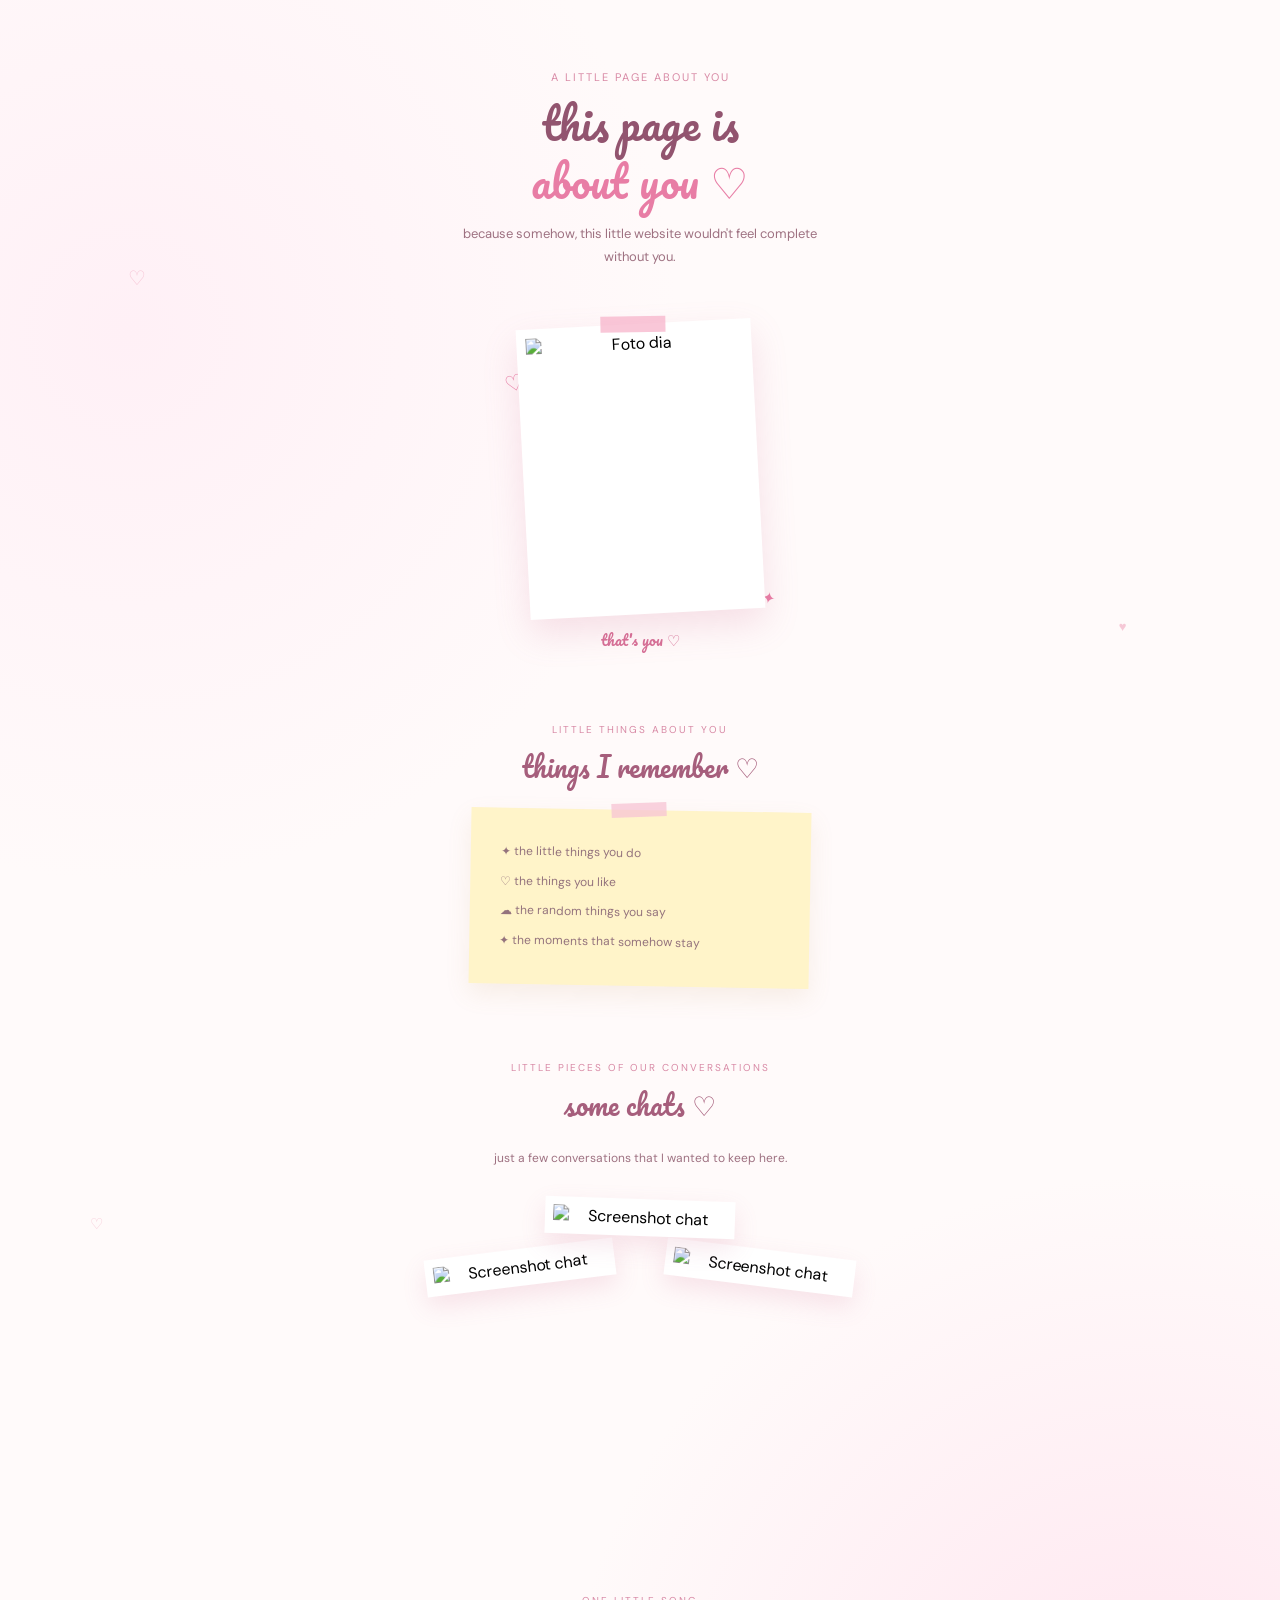
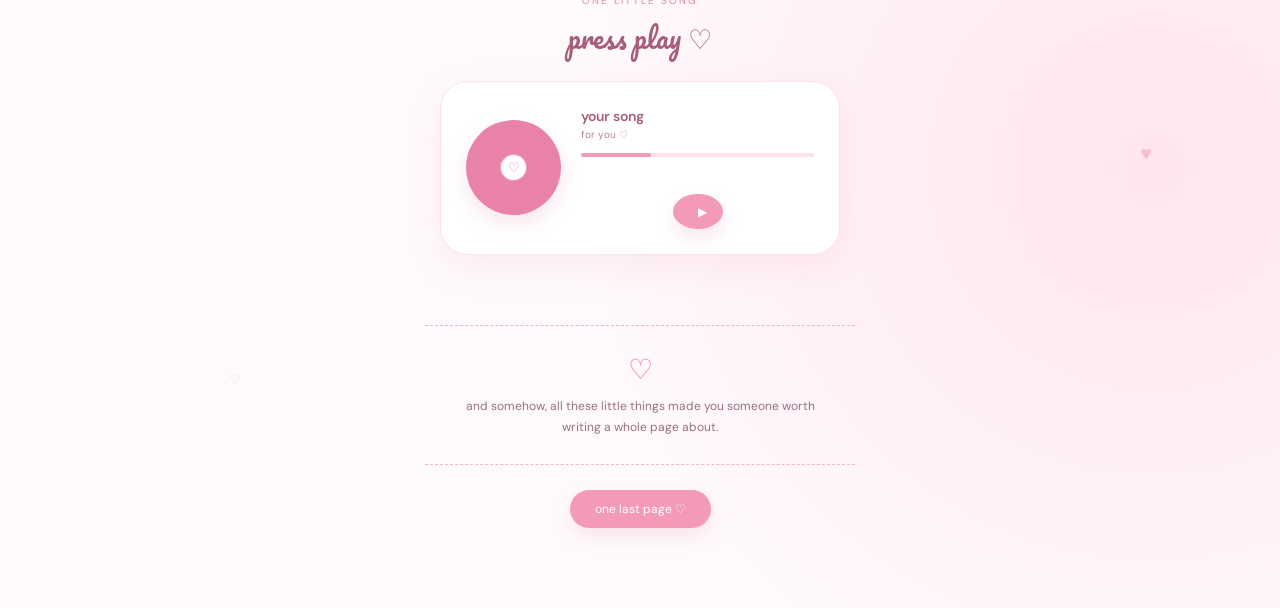
==== about-you.html @ faa38c9d "upload website" ====
<!DOCTYPE html>
<html lang="id">
<head>
    <meta charset="UTF-8">
    <meta name="viewport" content="width=device-width, initial-scale=1.0">

    <title>A Little About You ♡</title>

    <link rel="stylesheet" href="style.css">

    <link rel="preconnect" href="https://fonts.googleapis.com">
    <link rel="preconnect" href="https://fonts.gstatic.com" crossorigin>

    <link href="https://fonts.googleapis.com/css2?family=DM+Sans:wght@400;500;600&family=Pacifico&display=swap" rel="stylesheet">
</head>

<body>

    <main class="about-you-page">

        <!-- FLOATING HEARTS -->

        <span class="about-you-heart ay1">♡</span>
        <span class="about-you-heart ay2">♥</span>
        <span class="about-you-heart ay3">♡</span>
        <span class="about-you-heart ay4">♥</span>
        <span class="about-you-heart ay5">♡</span>


        <section class="about-you-content">

            <!-- OPENING -->

            <p class="about-you-small">
                a little page about you
            </p>

            <h1>
                this page is<br>
                <span>about you ♡</span>
            </h1>

            <p class="about-you-intro">
                because somehow, this little website
                wouldn't feel complete without you.
            </p>


            <!-- MAIN PHOTO -->

            <div class="person-photo-area">

                <div class="photo-deco deco-one">♡</div>
                <div class="photo-deco deco-two">✦</div>

                <div class="person-photo">
                    <img src="images/foto-dia1.jpg" alt="Foto dia">
                    <div class="photo-tape"></div>
                </div>

                <p class="photo-caption">
                    that's you ♡
                </p>

            </div>


            <!-- LITTLE THINGS -->

            <div class="little-section">

                <p class="section-label">
                    little things about you
                </p>

                <h2>
                    things I remember ♡
                </h2>

                <div class="memory-paper">

                    <p>
                        ✦ the little things you do
                    </p>

                    <p>
                        ♡ the things you like
                    </p>

                    <p>
                        ☁ the random things you say
                    </p>

                    <p>
                        ✦ the moments that somehow stay
                    </p>

                </div>

            </div>


            <!-- CHAT SECTION -->

            <div class="chat-section">

                <p class="section-label">
                    little pieces of our conversations
                </p>

                <h2>
                    some chats ♡
                </h2>

                <p class="chat-intro">
                    just a few conversations
                    that I wanted to keep here.
                </p>

                <div class="chat-gallery">

                    <div class="chat-paper chat-one">
                        <img src="images/chat1.jpg" alt="Screenshot chat">
                    </div>

                    <div class="chat-paper chat-two">
                        <img src="images/chat2.jpg" alt="Screenshot chat">
                    </div>

                    <div class="chat-paper chat-three">
                        <img src="images/chat3.jpg" alt="Screenshot chat">
                    </div>

                </div>

            </div>


            <!-- MUSIC -->

            <div class="music-section">

                <p class="section-label">
                    one little song
                </p>

                <h2>
                    press play ♡
                </h2>

                <div class="music-player">

                    <div class="music-disc">
                        <div class="disc-center">♡</div>
                    </div>

                    <div class="music-info">

                        <p class="song-title">
                            your song
                        </p>

                        <p class="song-artist">
                            for you ♡
                        </p>

                        <div class="music-line">
                            <span></span>
                        </div>

                        <div class="music-controls">

                            <button id="playButton">
                                ▶
                            </button>

                        </div>

                    </div>

                </div>

                <audio id="mySong">
                    <source src="music/song.mp3" type="audio/mpeg">
                </audio>

            </div>


            <!-- CLOSING -->

            <div class="about-you-ending">

                <div class="ending-heart">
                    ♡
                </div>

                <p>
                    and somehow, all these little things
                    made you someone worth writing
                    a whole page about.
                </p>

            </div>


            <!-- NEXT -->

            <button class="next-button"
                onclick="window.location.href='final.html'">
                one last page ♡
            </button>

        </section>

    </main>


    <script>

        const playButton =
            document.getElementById("playButton");

        const mySong =
            document.getElementById("mySong");


        playButton.addEventListener("click", function () {

            if (mySong.paused) {

                mySong.play();

                playButton.textContent = "❚❚";

            } else {

                mySong.pause();

                playButton.textContent = "▶";

            }

        });


        mySong.addEventListener("ended", function () {

            playButton.textContent = "▶";

        });

    </script>

</body>
</html>
---- style.css ----
* {
    margin: 0;
    padding: 0;
    box-sizing: border-box;
}

body {
    font-family: "DM Sans", sans-serif;
    overflow-x: hidden;
    overflow-y: auto;
}

/* =========================
   BACKGROUND
========================= */

.opening {
    width: 100%;
    height: 100vh;

    display: flex;
    justify-content: center;
    align-items: center;

    position: relative;
    overflow: hidden;

    background: #fffafa;
}

/* =========================
   KOTAK TENGAH
========================= */

.opening-card {
    width: 350px;
    min-height: 470px;

    display: flex;
    flex-direction: column;
    align-items: center;
    justify-content: center;

    text-align: center;

    position: relative;
    z-index: 5;
}

/* =========================
   SURAT
========================= */

/* =========================
   AMPOP PINK
========================= */

.letter {
    width: 200px;
    height: 140px;
    position: relative;

    background: #fff;
    border-radius: 6px;

    box-shadow:
        0 15px 35px rgba(214, 105, 145, 0.18);

    overflow: hidden;

    animation: floating 3s ease-in-out infinite;
}

/* Lipatan bawah kiri & kanan */

.letter::before {
    content: "";

    position: absolute;
    left: 0;
    bottom: 0;

    width: 0;
    height: 0;

    border-left: 100px solid #fffafa;
    border-top: 70px solid transparent;

    z-index: 2;
}

.letter::after {
    content: "";

    position: absolute;
    right: 0;
    bottom: 0;

    width: 0;
    height: 0;

    border-right: 100px solid #fffafa;
    border-top: 70px solid transparent;

    z-index: 2;
}

/* Lipatan segitiga bagian atas */

.letter-flap {
    position: absolute;

    top: 0;
    left: 0;

    width: 0;
    height: 0;

    border-left: 100px solid transparent;
    border-right: 100px solid transparent;
    border-top: 75px solid #f7b1ca;

    z-index: 4;
}

/* Love di tengah */

.letter-heart {
    position: absolute;

    left: 50%;
    top: 50%;

    transform: translate(-50%, -20%);

    z-index: 6;

    width: 45px;
    height: 45px;

    display: flex;
    justify-content: center;
    align-items: center;

    background: #fff;

    border-radius: 50%;

    color: hsl(338, 100%, 85%);

    font-size: 27px;

    box-shadow:
        0 5px 15px rgba(214, 105, 145, 0.15);
}

/* Animasi kecil */

@keyframes floating {

    0%, 100% {
        transform: translateY(0) rotate(-2deg);
    }

    50% {
        transform: translateY(-8px) rotate(2deg);
    }

}

/* =========================
   FROM & FOR
========================= */

.letter-info {
    margin-top: 25px;

    color: #b98a9b;

    font-size: 12px;

    line-height: 1.8;

    letter-spacing: 0.5px;
}

.letter-info p {
    margin: 2px 0;
}

.letter-info span {
    color: #d96d96;
}

/* =========================
   BUTTON
========================= */

button {
    margin-top: 25px;

    border: none;

    background: #f39abb;

    color: white;

    padding: 10px 25px;

    border-radius: 30px;

    font-family: "DM Sans", sans-serif;

    font-size: 12px;

    cursor: pointer;

    box-shadow:
        0 8px 18px rgba(214, 105, 145, 0.18);

    transition: 0.3s ease;
}

button:hover {
    background: #e982a8;

    transform: translateY(-2px);
}

/* =========================
   LOVE-LOVE KECIL
========================= */

.tiny-heart {
    position: absolute;

    color: #ff82ac;

    font-size: 15px;

    opacity: 0.65;

    z-index: 1;

    animation: heartFloat 4s ease-in-out infinite;
}

.heart-1 {
    top: 15%;
    left: 18%;
}

.heart-2 {
    top: 25%;
    right: 18%;
    font-size: 11px;
    animation-delay: 1s;
}

.heart-3 {
    top: 12%;
    right: 35%;
    font-size: 9px;
    animation-delay: 2s;
}

.heart-4 {
    bottom: 18%;
    left: 20%;
    font-size: 12px;
    animation-delay: 1.5s;
}

.heart-5 {
    bottom: 25%;
    right: 20%;
    font-size: 17px;
    animation-delay: 2.5s;
}

.heart-6 {
    top: 40%;
    left: 10%;
    font-size: 10px;
    animation-delay: 1s;
}

.heart-7 {
    top: 55%;
    right: 10%;
    font-size: 13px;
    animation-delay: 3s;
}

.heart-8 {
    bottom: 12%;
    right: 35%;
    font-size: 9px;
    animation-delay: 2s;
}

.heart-9 {
    bottom: 35%;
    left: 30%;
    font-size: 8px;
    animation-delay: 1.5s;
}

.heart-10 {
    top: 35%;
    right: 30%;
    font-size: 8px;
    animation-delay: 3s;
}

@keyframes heartFloat {

    0%, 100% {
        transform: translateY(0);
    }

    50% {
        transform: translateY(-8px);
    }

}

/* =========================
   HP
========================= */

@media (max-width: 600px) {

    .opening-card {
        width: 100%;
    }

    .letter {
        width: 175px;
        height: 125px;
    }

}
.fade-out {
    animation: fadeOut 0.8s ease forwards;
}

@keyframes fadeOut {
    from {
        opacity: 1;
    }

    to {
        opacity: 0;
        transform: scale(1.03);
    }
}
/* =========================
   ABOUT ME
========================= */

.about-page {
    min-height: 100vh;

    position: relative;
    overflow: hidden;

    display: flex;
    justify-content: center;
    align-items: center;

    background:
        radial-gradient(circle at 10% 20%, #fff0f6 0%, transparent 25%),
        radial-gradient(circle at 90% 80%, #ffe4ef 0%, transparent 30%),
        #fffafa;
}

.about-content {
    width: 90%;
    max-width: 500px;

    text-align: center;

    position: relative;
    z-index: 3;

    animation: aboutAppear 1s ease;
}

@keyframes aboutAppear {

    from {
        opacity: 0;
        transform: translateY(25px);
    }

    to {
        opacity: 1;
        transform: translateY(0);
    }

}

.about-small {
    color: #d889a5;

    font-size: 11px;

    letter-spacing: 2px;

    text-transform: uppercase;

    margin-bottom: 10px;
}

.about-content h1 {
    font-family: "Pacifico", cursive;

    font-size: 42px;

    font-weight: 400;

    color: #92546f;

    margin-bottom: 25px;
}

.about-content h1 span {
    color: #e87da5;
}

/* =========================
   FOTO
========================= */

/* =========================
   3 FOTO SCRAPBOOK
========================= */

.photo-gallery {
    width: 350px;
    height: 270px;

    margin: 0 auto 10px;

    position: relative;
}

/* semua foto */

.photo-frame {
    position: absolute;

    width: 145px;
    height: 175px;

    padding: 8px 8px 25px;

    background: white;

    box-shadow:
        0 10px 25px rgba(205, 108, 145, 0.18);

    transition: 0.3s ease;
}

.photo-frame img {
    width: 100%;
    height: 100%;

    object-fit: cover;

    display: block;
}

/* foto kiri */

.photo-left {
    left: 5px;
    top: 45px;

    transform: rotate(-9deg);

    z-index: 1;
}

/* foto tengah */

.photo-center {
    left: 102px;
    top: 10px;

    transform: rotate(1deg);

    z-index: 3;
}

/* foto kanan */

.photo-right {
    right: 5px;
    top: 45px;

    transform: rotate(8deg);

    z-index: 2;
}

/* efek hover */

.photo-frame:hover {
    transform:
        translateY(-8px)
        rotate(0deg)
        scale(1.03);

    z-index: 10;
}

/* pita */

.photo-tape {
    position: absolute;

    width: 50px;
    height: 14px;

    background: #f7b4cb;

    opacity: 0.75;

    top: -7px;
    left: 47px;

    transform: rotate(-3deg);
}

/* =========================
   NAMA
========================= */

.about-content h2 {
    font-family: "Pacifico", cursive;

    font-size: 25px;

    font-weight: 400;

    color: #d96f98;

    margin-bottom: 10px;
}

.about-text {
    color: #9e7181;

    font-size: 14px;

    line-height: 1.8;

    margin-bottom: 22px;
}

/* =========================
   BUTTON
========================= */

.next-button {
    border: none;

    background: #f39abb;

    color: white;

    padding: 11px 25px;

    border-radius: 30px;

    font-family: "DM Sans", sans-serif;

    font-size: 12px;

    cursor: pointer;

    transition: 0.3s ease;

    box-shadow:
        0 8px 18px rgba(214, 105, 145, 0.15);
}

.next-button:hover {
    background: #e982a8;

    transform: translateY(-2px);
}

/* =========================
   LOVE
========================= */

.about-heart {
    position: absolute;

    color: #f2a0bb;

    opacity: 0.6;

    z-index: 1;

    animation: aboutHeartFloat 4s ease-in-out infinite;
}

.h1 {
    top: 15%;
    left: 15%;
    font-size: 18px;
}

.h2 {
    top: 25%;
    right: 15%;
    font-size: 12px;
    animation-delay: 1s;
}

.h3 {
    bottom: 20%;
    left: 18%;
    font-size: 13px;
    animation-delay: 2s;
}

.h4 {
    bottom: 15%;
    right: 18%;
    font-size: 20px;
    animation-delay: 1.5s;
}

.h5 {
    top: 50%;
    right: 8%;
    font-size: 10px;
    animation-delay: 3s;
}

@keyframes aboutHeartFloat {

    0%, 100% {
        transform: translateY(0);
    }

    50% {
        transform: translateY(-10px);
    }

}
.about-content h2 {
    font-family: "Pacifico", cursive;
    font-size: 25px;
    font-weight: 400;
    color: #d96f98;

    margin-top: 5px;
    margin-bottom: 8px;
}

.about-text {
    color: #9e7181;

    font-size: 13px;
    line-height: 1.7;

    margin-bottom: 18px;
}

.next-button {
    border: none;

    background: #f39abb;
    color: white;

    padding: 11px 25px;

    border-radius: 30px;

    font-family: "DM Sans", sans-serif;
    font-size: 12px;

    cursor: pointer;

    transition: 0.3s ease;

    box-shadow:
        0 8px 18px rgba(214, 105, 145, 0.15);
}

.next-button:hover {
    background: #e982a8;
    transform: translateY(-2px);
}
/* =========================
   THANK YOU PAGE
========================= */

.thankyou-page {
    min-height: 100vh;

    padding: 70px 20px;

    position: relative;
    overflow-x: hidden;

    background:
        radial-gradient(
            circle at 10% 10%,
            #fff0f6 0%,
            transparent 25%
        ),
        radial-gradient(
            circle at 90% 90%,
            #ffe5ef 0%,
            transparent 30%
        ),
        #fffafa;
}


.thankyou-content {

    width: 90%;
    max-width: 600px;

    margin: auto;

    text-align: center;

    position: relative;
    z-index: 3;

    animation: thankAppear 1s ease;

}


@keyframes thankAppear {

    from {
        opacity: 0;
        transform: translateY(25px);
    }

    to {
        opacity: 1;
        transform: translateY(0);
    }

}


/* =========================
   JUDUL
========================= */

.thank-small {

    color: #d889a5;

    font-size: 11px;

    letter-spacing: 2px;

    text-transform: uppercase;

    margin-bottom: 10px;

}


.thankyou-content h1 {

    font-family: "Pacifico", cursive;

    font-size: 42px;

    line-height: 1.3;

    font-weight: 400;

    color: #92546f;

    margin-bottom: 35px;

}


.thankyou-content h1 span {

    color: #e87da5;

}


/* =========================
   KARTU
========================= */



/* =========================
   THANK YOU CARDS
========================= */

/* =========================
   THANK YOU CARDS
========================= */


/* =========================
   THANK YOU CARDS
========================= */

.thank-cards {
    width: 100%;
    max-width: 900px;
    margin: 0 auto;

    display: grid;
    grid-template-columns: repeat(3, 1fr);

    gap: 18px;
}


/* KOTAK */

.thank-card {
    min-height: 210px;

    background: rgba(255, 255, 255, 0.94);

    border: 1px solid #ffe1eb;
    border-radius: 22px;

    padding: 25px 18px;

    display: flex;
    flex-direction: column;
    align-items: center;
    justify-content: center;

    box-shadow:
        0 10px 30px rgba(214, 105, 145, 0.10);

    transition: 0.35s ease;
}


/* Hover */

.thank-card:hover {
    transform: translateY(-7px) rotate(-1deg);

    box-shadow:
        0 15px 35px rgba(214, 105, 145, 0.17);
}


/* HEART */

.card-heart {
    color: #e87da5;

    font-size: 26px;

    margin-bottom: 10px;

    transition: 0.3s ease;
}


.thank-card:hover .card-heart {
    transform: scale(1.2);
}


/* JUDUL */

.thank-card h2 {
    color: #a65e7c;

    font-size: 15px;

    line-height: 1.5;

    font-weight: 600;

    margin-bottom: 17px;

    text-align: center;
}


/* READ MORE */

.read-button {
    border: none;

    background: #fff0f6;

    color: #d66f96;

    padding: 8px 16px;

    border-radius: 20px;

    font-family: "DM Sans", sans-serif;

    font-size: 11px;

    cursor: pointer;

    transition: 0.3s ease;
}


.read-button:hover {
    background: #f39abb;

    color: white;

    transform: translateY(-2px);
}


/* DETAIL */

.card-detail {
    max-height: 0;

    overflow: hidden;

    opacity: 0;

    transition:
        max-height 0.5s ease,
        opacity 0.3s ease,
        margin-top 0.3s ease;
}


.card-detail p {
    color: #9e7181;

    font-size: 12px;

    line-height: 1.7;

    margin: 0;
}


/* SAAT DIBUKA */

.thank-card.active {
    justify-content: flex-start;
}


.thank-card.active .card-detail {
    max-height: 180px;

    opacity: 1;

    margin-top: 15px;
}


/* NEXT BUTTON */

.thankyou-content .next-button {
    margin-top: 35px;
}

/* =========================
   LOVE DEKORASI
========================= */

.thank-heart {

    position: absolute;

    color: #f2a0bb;

    opacity: 0.6;

    z-index: 1;

    animation: thankHeartFloat 4s ease-in-out infinite;

}


.th1 {
    top: 10%;
    left: 10%;
    font-size: 18px;
}


.th2 {
    top: 20%;
    right: 12%;
    font-size: 12px;
    animation-delay: 1s;
}


.th3 {
    top: 55%;
    left: 7%;
    font-size: 13px;
    animation-delay: 2s;
}


.th4 {
    bottom: 15%;
    right: 10%;
    font-size: 20px;
    animation-delay: 1.5s;
}


.th5 {
    bottom: 25%;
    left: 18%;
    font-size: 10px;
    animation-delay: 3s;
}


@keyframes thankHeartFloat {

    0%, 100% {
        transform: translateY(0);
    }

    50% {
        transform: translateY(-10px);
    }

}
@media (max-width: 700px) {

    .thank-cards {
        flex-direction: column;
        align-items: center;
    }

    .thank-card {
        width: 85%;
        min-height: 200px;
    }

}
/* =========================
   LETTER POP UP
========================= */

.letter-overlay {
    position: fixed;

    inset: 0;

    background: rgba(255, 220, 232, 0.55);

    backdrop-filter: blur(5px);

    display: flex;

    align-items: center;
    justify-content: center;

    padding: 20px;

    opacity: 0;

    visibility: hidden;

    transition: 0.3s ease;

    z-index: 100;
}


/* SAAT TERBUKA */

.letter-overlay.show {
    opacity: 1;

    visibility: visible;
}


/* KOTAK BESAR */

.big-letter {
    position: relative;

    width: 90%;
    max-width: 550px;

    background: #fffdfd;

    border: 1px solid #ffdce8;

    border-radius: 28px;

    padding: 45px 45px 40px;

    text-align: center;

    box-shadow:
        0 25px 70px rgba(188, 88, 125, 0.20);

    transform: translateY(20px) scale(0.95);

    transition: 0.35s ease;
}


/* ANIMASI BUKA */

.letter-overlay.show .big-letter {
    transform: translateY(0) scale(1);
}


/* HEART BESAR */

.big-letter-heart {
    color: #e87da5;

    font-size: 32px;

    margin-bottom: 10px;

    animation: letterHeart 1.5s ease-in-out infinite;
}


@keyframes letterHeart {

    0%, 100% {
        transform: scale(1);
    }

    50% {
        transform: scale(1.12);
    }

}


/* JUDUL SURAT */

.big-letter h2 {
    font-family: "Pacifico", cursive;

    color: #a65e7c;

    font-size: 27px;

    font-weight: 400;

    line-height: 1.4;

    margin-bottom: 15px;
}


/* GARIS */

.letter-line {
    width: 45px;

    height: 2px;

    background: #f5b2c9;

    margin: 0 auto 20px;

    border-radius: 10px;
}


/* ISI SURAT */

.big-letter p {
    color: #987080;

    font-size: 13px;

    line-height: 1.9;

    max-width: 430px;

    margin: 0 auto 25px;
}


/* TOMBOL CLOSE */

.close-button {
    border: none;

    background: #f39abb;

    color: white;

    padding: 10px 23px;

    border-radius: 25px;

    font-family: "DM Sans", sans-serif;

    font-size: 11px;

    cursor: pointer;

    transition: 0.3s ease;
}


.close-button:hover {
    background: #e982a8;

    transform: translateY(-2px);
}


/* X DI POJOK */

.close-letter {
    position: absolute;

    top: 15px;
    right: 18px;

    width: 30px;
    height: 30px;

    border: none;

    background: #fff0f6;

    color: #d66f96;

    border-radius: 50%;

    font-size: 20px;

    line-height: 30px;

    cursor: pointer;

    transition: 0.3s ease;
}


.close-letter:hover {
    background: #f8c1d5;

    color: white;

    transform: rotate(90deg);
}
@media (max-width: 700px) {

    .thank-cards {
        grid-template-columns: repeat(2, 1fr);

        gap: 12px;
    }

    .thank-card {
        min-height: 190px;

        padding: 20px 12px;
    }

    .thank-card h2 {
        font-size: 13px;
    }

    .big-letter {
        padding: 40px 25px 30px;
    }

    .big-letter h2 {
        font-size: 23px;
    }

}
/* =========================
   MEMORIES PAGE
========================= */

.memories-page {
    min-height: 100vh;

    padding: 80px 20px;

    position: relative;

    overflow-x: hidden;

    background:
        radial-gradient(
            circle at 10% 10%,
            #fff0f6 0%,
            transparent 25%
        ),
        radial-gradient(
            circle at 90% 80%,
            #ffe5ef 0%,
            transparent 30%
        ),
        #fffafa;
}


.memories-content {
    width: 90%;
    max-width: 900px;

    margin: auto;

    text-align: center;

    position: relative;

    z-index: 3;

    animation: memoryAppear 1s ease;
}


@keyframes memoryAppear {

    from {
        opacity: 0;
        transform: translateY(25px);
    }

    to {
        opacity: 1;
        transform: translateY(0);
    }

}


/* JUDUL KECIL */

.memory-small {
    color: #d889a5;

    font-size: 11px;

    letter-spacing: 2px;

    text-transform: uppercase;

    margin-bottom: 10px;
}


/* JUDUL */

.memories-content h1 {
    font-family: "Pacifico", cursive;

    font-size: 42px;

    line-height: 1.3;

    font-weight: 400;

    color: #92546f;

    margin-bottom: 15px;
}


.memories-content h1 span {
    color: #e87da5;
}


/* INTRO */

.memory-intro {
    color: #9e7181;

    font-size: 13px;

    line-height: 1.7;

    max-width: 400px;

    margin: 0 auto 45px;
}


/* =========================
   FOTO GRID
========================= */

.memory-grid {
    width: 100%;

    display: grid;

    grid-template-columns:
        repeat(3, 1fr);

    gap: 30px;

    align-items: start;

    margin-bottom: 40px;
}


/* FOTO */

.memory-photo {
    background: white;

    padding: 10px 10px 20px;

    box-shadow:
        0 12px 30px rgba(
            205,
            108,
            145,
            0.15
        );

    transition: 0.35s ease;
}


/* UKURAN FOTO */

.memory-photo img {
    width: 100%;

    aspect-ratio: 1 / 1.1;

    object-fit: cover;

    display: block;
}


/* POSISI MIRING */

.photo-one {
    transform: rotate(-5deg);
}

.photo-two {
    transform: rotate(2deg);

    margin-top: 20px;
}

.photo-three {
    transform: rotate(5deg);
}


/* HOVER */

.memory-photo:hover {
    transform:
        translateY(-10px)
        rotate(0deg)
        scale(1.03);

    z-index: 5;
}


/* CAPTION */

.memory-caption {
    padding-top: 12px;
}


.memory-caption span {
    color: #e87da5;

    font-size: 15px;
}


.memory-caption p {
    margin: 5px 0 0;

    color: #a56f82;

    font-size: 11px;
}


/* =========================
   HEARTS
========================= */

.memory-heart {
    position: absolute;

    color: #f2a0bb;

    opacity: 0.6;

    z-index: 1;

    animation:
        memoryHeartFloat
        4s ease-in-out infinite;
}


.mh1 {
    top: 12%;
    left: 8%;
    font-size: 20px;
}


.mh2 {
    top: 25%;
    right: 10%;
    font-size: 13px;
    animation-delay: 1s;
}


.mh3 {
    bottom: 25%;
    left: 7%;
    font-size: 14px;
    animation-delay: 2s;
}


.mh4 {
    bottom: 12%;
    right: 8%;
    font-size: 20px;
    animation-delay: 1.5s;
}


.mh5 {
    top: 55%;
    right: 4%;
    font-size: 10px;
    animation-delay: 3s;
}


@keyframes memoryHeartFloat {

    0%, 100% {
        transform: translateY(0);
    }

    50% {
        transform: translateY(-10px);
    }

}
/* =========================
   SUPPORT / LITTLE REMINDER
========================= */

.support-page {
    min-height: 100vh;

    padding: 75px 20px;

    position: relative;

    overflow-x: hidden;

    background:
        radial-gradient(
            circle at 10% 15%,
            #fff0f6 0%,
            transparent 25%
        ),
        radial-gradient(
            circle at 90% 85%,
            #ffe5ef 0%,
            transparent 30%
        ),
        #fffafa;
}


.support-content {
    width: 90%;
    max-width: 800px;

    margin: auto;

    text-align: center;

    position: relative;

    z-index: 3;

    animation: supportAppear 1s ease;
}


@keyframes supportAppear {

    from {
        opacity: 0;
        transform: translateY(25px);
    }

    to {
        opacity: 1;
        transform: translateY(0);
    }

}


/* JUDUL KECIL */

.support-small {
    color: #d889a5;

    font-size: 11px;

    letter-spacing: 2px;

    text-transform: uppercase;

    margin-bottom: 10px;
}


/* JUDUL */

.support-content h1 {
    font-family: "Pacifico", cursive;

    font-size: 40px;

    line-height: 1.3;

    font-weight: 400;

    color: #92546f;

    margin-bottom: 12px;
}


.support-content h1 span {
    color: #e87da5;
}


.support-intro {
    color: #9e7181;

    font-size: 13px;

    line-height: 1.7;

    margin-bottom: 35px;
}


/* =========================
   POCKET AREA
========================= */

.pocket-area {
    width: 500px;

    max-width: 100%;

    height: 390px;

    margin: 0 auto 25px;

    position: relative;
}


/* POCKET */

.pocket {
    position: absolute;

    width: 260px;

    height: 190px;

    left: 50%;

    bottom: 15px;

    transform: translateX(-50%);

    background: #f7b3c9;

    border-radius:
        15px
        15px
        35px
        35px;

    box-shadow:
        0 15px 35px
        rgba(205, 108, 145, 0.18);

    z-index: 2;
}


/* bagian atas pocket */

.pocket-top {
    position: absolute;

    top: 0;

    left: 0;

    width: 100%;

    height: 65px;

    background: #f39abb;

    border-radius:
        15px
        15px
        50% 50%;

    color: white;

    font-size: 11px;

    padding-top: 15px;

    letter-spacing: 1px;
}


.pocket-heart {
    position: absolute;

    top: 78px;

    left: 50%;

    transform: translateX(-50%);

    color: white;

    font-size: 30px;
}


.pocket p {
    position: absolute;

    bottom: 20px;

    left: 0;

    width: 100%;

    color: #fff5f8;

    font-size: 11px;
}


/* =========================
   STICKY NOTES
========================= */

.note {
    position: absolute;

    width: 145px;

    min-height: 115px;

    padding: 17px 12px;

    border: none;

    font-family: "DM Sans", sans-serif;

    font-size: 11px;

    line-height: 1.5;

    color: #8f6372;

    cursor: pointer;

    box-shadow:
        0 10px 25px
        rgba(180, 100, 130, 0.14);

    transition: 0.3s ease;

    z-index: 3;
}


.note span {
    display: block;

    color: #e87da5;

    font-size: 18px;

    margin-bottom: 6px;
}


/* NOTE 1 */

.note-one {
    left: 15px;

    top: 65px;

    background: #ffe8f0;

    transform: rotate(-8deg);
}


/* NOTE 2 */

.note-two {
    right: 15px;

    top: 45px;

    background: #fff1c9;

    transform: rotate(7deg);
}


/* NOTE 3 */

.note-three {
    left: 65px;

    top: 190px;

    background: #eaf5ff;

    transform: rotate(5deg);

    z-index: 4;
}


/* NOTE 4 */

.note-four {
    right: 65px;

    top: 180px;

    background: #fce5f1;

    transform: rotate(-5deg);

    z-index: 4;
}


/* HOVER */

.note:hover {
    transform:
        translateY(-12px)
        rotate(0deg)
        scale(1.05);

    z-index: 10;

    box-shadow:
        0 18px 30px
        rgba(180, 100, 130, 0.18);
}


/* =========================
   TINY REMINDER
========================= */

.tiny-reminder {
    margin: 20px auto 30px;

    padding: 20px;

    max-width: 400px;

    border: 1px dashed #f2b3c8;

    border-radius: 18px;

    background: rgba(255,255,255,0.65);
}


.tiny-reminder span {
    color: #d66f96;

    font-size: 11px;

    letter-spacing: 1px;
}


.tiny-reminder p {
    color: #987080;

    font-family: "Pacifico", cursive;

    font-size: 18px;

    line-height: 1.6;

    margin-top: 8px;
}


/* =========================
   HAPPINESS MINI GAME
========================= */

.happiness-box {
    width: 320px;
    min-height: 170px;

    margin: 25px auto 35px;

    padding: 25px 20px;

    background: rgba(255, 255, 255, 0.75);

    border: 1px solid #ffe1eb;

    border-radius: 24px;

    box-shadow:
        0 10px 30px
        rgba(214, 105, 145, 0.08);

    position: relative;

    overflow: hidden;
}


/* ICON */

.happiness-icon {
    color: #e87da5;

    font-size: 25px;

    margin-bottom: 7px;

    animation:
        happinessFloat
        2s ease-in-out infinite;
}


@keyframes happinessFloat {

    0%, 100% {
        transform: translateY(0);
    }

    50% {
        transform: translateY(-4px);
    }

}


/* QUESTION */

.happiness-question {
    animation: happinessAppear 0.5s ease;
}


.question-title {
    color: #a65e7c;

    font-family: "Pacifico", cursive;

    font-size: 19px;

    margin: 0 0 4px;
}


.question-subtitle {
    color: #b08493;

    font-size: 10px;

    margin: 0 0 15px;
}


/* BUTTONS */

.happiness-buttons {
    display: flex;

    justify-content: center;

    gap: 10px;
}


.happiness-buttons button,
.happiness-sad button {
    border: none;

    padding: 8px 15px;

    border-radius: 20px;

    font-family: "DM Sans", sans-serif;

    font-size: 10px;

    cursor: pointer;

    transition: 0.3s ease;
}


.happiness-buttons button:first-child {
    background: #f39abb;

    color: white;
}


.happiness-buttons button:first-child:hover {
    background: #e982a8;

    transform: translateY(-2px);
}


.happiness-buttons button:last-child {
    background: #fff0f6;

    color: #c27691;
}


.happiness-buttons button:last-child:hover {
    background: #ffe1eb;

    transform: translateY(-2px);
}


/* =========================
   LOADING
========================= */

.happiness-loading {
    display: none;

    animation: happinessAppear 0.4s ease;
}


.happiness-loading p {
    color: #a65e7c;

    font-family: "Pacifico", cursive;

    font-size: 17px;

    margin: 0 0 12px;
}


.loading-bar {
    width: 100%;

    height: 9px;

    background: #ffe1eb;

    border-radius: 20px;

    overflow: hidden;
}


.loading-fill {
    width: 0%;

    height: 100%;

    background: #f39abb;

    border-radius: 20px;

    transition: width 0.08s linear;
}


.happiness-loading span {
    display: block;

    color: #d66f96;

    font-size: 10px;

    margin-top: 7px;
}


/* =========================
   RESULT
========================= */

.happiness-result {
    display: none;

    animation: happinessAppear 0.5s ease;
}


.result-title {
    color: #a65e7c;

    font-family: "Pacifico", cursive;

    font-size: 18px;

    margin-bottom: 6px;
}


.happiness-result p {
    color: #987080;

    font-size: 11px;

    line-height: 1.7;

    margin: 0;
}


/* =========================
   NO RESULT
========================= */

.happiness-sad {
    display: none;

    animation: happinessAppear 0.5s ease;
}


.happiness-sad p {
    color: #987080;

    font-size: 11px;

    line-height: 1.7;

    margin: 0 0 12px;
}


.happiness-sad button {
    background: #fff0f6;

    color: #d66f96;
}


.happiness-sad button:hover {
    background: #f39abb;

    color: white;
}


/* ANIMATION */

@keyframes happinessAppear {

    from {
        opacity: 0;

        transform: translateY(8px);
    }

    to {
        opacity: 1;

        transform: translateY(0);
    }

}


/* =========================
   FLOATING HEARTS
========================= */

.support-heart {
    position: absolute;

    color: #f2a0bb;

    opacity: 0.6;

    animation:
        supportFloat
        4s ease-in-out infinite;
}


.sh1 {
    top: 12%;
    left: 8%;
    font-size: 19px;
}


.sh2 {
    top: 25%;
    right: 9%;
    font-size: 13px;
    animation-delay: 1s;
}


.sh3 {
    bottom: 20%;
    left: 10%;
    font-size: 14px;
    animation-delay: 2s;
}


.sh4 {
    bottom: 12%;
    right: 10%;
    font-size: 20px;
    animation-delay: 1.5s;
}


.sh5 {
    top: 55%;
    right: 4%;
    font-size: 10px;
    animation-delay: 3s;
}


@keyframes supportFloat {

    0%, 100% {
        transform: translateY(0);
    }

    50% {
        transform: translateY(-10px);
    }

}


/* =========================
   NOTE POPUP
========================= */

.note-overlay {
    position: fixed;

    inset: 0;

    background: rgba(255, 220, 232, 0.55);

    backdrop-filter: blur(5px);

    display: flex;

    align-items: center;

    justify-content: center;

    padding: 20px;

    opacity: 0;

    visibility: hidden;

    transition: 0.3s ease;

    z-index: 100;
}


.note-overlay.show {
    opacity: 1;

    visibility: visible;
}


.opened-note {
    position: relative;

    width: 90%;

    max-width: 470px;

    background: #fffdfd;

    border-radius: 25px;

    padding: 40px 35px;

    text-align: center;

    box-shadow:
        0 25px 70px
        rgba(188, 88, 125, 0.20);

    transform:
        scale(0.9)
        rotate(-2deg);

    transition: 0.35s ease;
}


.note-overlay.show .opened-note {
    transform:
        scale(1)
        rotate(0deg);
}


.opened-note-icon {
    color: #e87da5;

    font-size: 30px;

    margin-bottom: 10px;
}


.opened-note h2 {
    font-family: "Pacifico", cursive;

    font-weight: 400;

    color: #a65e7c;

    font-size: 24px;

    line-height: 1.5;
}


.note-line {
    width: 45px;

    height: 2px;

    background: #f5b2c9;

    margin: 15px auto 20px;
}


.opened-note p {
    color: #987080;

    font-size: 13px;

    line-height: 1.9;

    margin-bottom: 25px;
}


.note-done {
    border: none;

    background: #f39abb;

    color: white;

    padding: 10px 22px;

    border-radius: 25px;

    font-family: "DM Sans", sans-serif;

    font-size: 11px;

    cursor: pointer;

    transition: 0.3s ease;
}


.note-done:hover {
    background: #e982a8;

    transform: translateY(-2px);
}


.note-close {
    position: absolute;

    top: 13px;

    right: 15px;

    width: 30px;

    height: 30px;

    border: none;

    border-radius: 50%;

    background: #fff0f6;

    color: #d66f96;

    font-size: 19px;

    cursor: pointer;
}
@media (max-width: 600px) {

    .support-content h1 {
        font-size: 32px;
    }

    .pocket-area {
        height: 500px;
    }

    .pocket {
        width: 220px;
        height: 170px;

        bottom: 30px;
    }

    .note {
        width: 125px;
        min-height: 105px;

        font-size: 10px;
    }

    .note-one {
        left: 0;
        top: 65px;
    }

    .note-two {
        right: 0;
        top: 45px;
    }

    .note-three {
        left: 15px;
        top: 230px;
    }

    .note-four {
        right: 15px;
        top: 220px;
    }

    .opened-note {
        padding: 35px 25px;
    }

}
/* =================================
   ABOUT YOU PAGE
================================= */

.about-you-page {
    min-height: 100vh;
    padding: 70px 20px 80px;

    position: relative;

    overflow: hidden;

    background:
        radial-gradient(
            circle at 10% 15%,
            #fff0f6 0%,
            transparent 25%
        ),
        radial-gradient(
            circle at 90% 80%,
            #ffe5ef 0%,
            transparent 28%
        ),
        #fffafa;
}


.about-you-content {
    width: 100%;
    max-width: 700px;

    margin: auto;

    text-align: center;

    position: relative;

    z-index: 2;

    animation: aboutYouAppear 1s ease;
}


@keyframes aboutYouAppear {

    from {
        opacity: 0;
        transform: translateY(25px);
    }

    to {
        opacity: 1;
        transform: translateY(0);
    }

}


/* HEARTS */

.about-you-heart {
    position: absolute;

    color: #f0a0ba;

    opacity: 0.55;

    animation:
        aboutYouFloat
        4s ease-in-out infinite;
}


.ay1 {
    top: 12%;
    left: 10%;
    font-size: 20px;
}


.ay2 {
    top: 28%;
    right: 12%;
    font-size: 13px;
    animation-delay: 1s;
}


.ay3 {
    top: 55%;
    left: 7%;
    font-size: 15px;
    animation-delay: 2s;
}


.ay4 {
    bottom: 20%;
    right: 10%;
    font-size: 20px;
    animation-delay: 1.5s;
}


.ay5 {
    bottom: 10%;
    left: 18%;
    font-size: 12px;
    animation-delay: 3s;
}


@keyframes aboutYouFloat {

    0%, 100% {
        transform: translateY(0);
    }

    50% {
        transform: translateY(-10px);
    }

}


/* TITLE */

.about-you-small {
    color: #d889a5;

    font-size: 11px;

    letter-spacing: 2px;

    text-transform: uppercase;

    margin-bottom: 10px;
}


.about-you-content h1 {
    font-family: "Pacifico", cursive;

    font-size: 43px;

    font-weight: 400;

    line-height: 1.35;

    color: #92546f;

    margin-bottom: 12px;
}


.about-you-content h1 span {
    color: #e87da5;
}


.about-you-intro {
    color: #9e7181;

    font-size: 13px;

    line-height: 1.8;

    max-width: 400px;

    margin: auto;
}


/* MAIN PHOTO */

.person-photo-area {
    margin: 55px auto 70px;

    position: relative;

    width: 270px;
}


.person-photo {
    width: 235px;
    height: 290px;

    padding: 9px 9px 32px;

    background: white;

    box-shadow:
        0 15px 35px
        rgba(205, 108, 145, 0.18);

    transform: rotate(-3deg);

    margin: auto;

    position: relative;

    transition: 0.4s ease;
}


.person-photo:hover {
    transform:
        rotate(0deg)
        translateY(-8px)
        scale(1.02);
}


.person-photo img {
    width: 100%;
    height: 100%;

    object-fit: cover;

    display: block;
}


.person-photo .photo-tape {
    position: absolute;

    width: 65px;
    height: 16px;

    background: #f7b4cb;

    opacity: 0.75;

    top: -8px;
    left: 85px;

    transform: rotate(2deg);
}


.photo-caption {
    font-family: "Pacifico", cursive;

    color: #d66f96;

    font-size: 15px;

    margin-top: 12px;
}


.photo-deco {
    position: absolute;

    color: #e87da5;

    font-size: 22px;
}


.deco-one {
    left: 0;
    top: 45px;
    transform: rotate(-15deg);
}


.deco-two {
    right: 0;
    bottom: 45px;
    transform: rotate(12deg);

    font-size: 16px;
}


/* SECTION */

.section-label {
    color: #d889a5;

    font-size: 10px;

    letter-spacing: 2px;

    text-transform: uppercase;

    margin-bottom: 7px;
}


.little-section h2,
.chat-section h2,
.music-section h2 {
    font-family: "Pacifico", cursive;

    font-weight: 400;

    color: #a65e7c;

    font-size: 27px;

    margin-bottom: 20px;
}


/* MEMORY PAPER */

.memory-paper {
    width: 340px;

    margin: 0 auto 75px;

    padding: 25px 30px;

    background: #fff4c9;

    box-shadow:
        0 10px 25px
        rgba(190, 150, 90, 0.12);

    transform: rotate(1deg);

    text-align: left;

    position: relative;
}


.memory-paper::before {
    content: "";

    position: absolute;

    width: 55px;
    height: 14px;

    background: #f7c4d4;

    opacity: 0.75;

    top: -7px;
    left: 140px;

    transform: rotate(-3deg);
}


.memory-paper p {
    color: #94737d;

    font-size: 12px;

    line-height: 1.8;

    margin: 8px 0;
}


/* CHAT */

.chat-section {
    margin-top: 20px;
}


.chat-intro {
    color: #9e7181;

    font-size: 12px;

    line-height: 1.7;

    margin-bottom: 30px;
}


.chat-gallery {
    width: 430px;

    height: 360px;

    margin: auto;

    position: relative;
}


.chat-paper {
    position: absolute;

    width: 190px;

    padding: 8px;

    background: white;

    box-shadow:
        0 10px 25px
        rgba(205, 108, 145, 0.16);

    transition: 0.35s ease;
}


.chat-paper img {
    width: 100%;

    display: block;
}


.chat-one {
    left: 0;
    top: 50px;

    transform: rotate(-7deg);

    z-index: 1;
}


.chat-two {
    left: 120px;
    top: 0;

    transform: rotate(2deg);

    z-index: 3;
}


.chat-three {
    right: 0;
    top: 50px;

    transform: rotate(7deg);

    z-index: 2;
}


.chat-paper:hover {
    transform:
        translateY(-10px)
        rotate(0deg)
        scale(1.04);

    z-index: 10;
}


/* MUSIC */

.music-section {
    margin-top: 35px;

    margin-bottom: 70px;
}


.music-player {
    width: 400px;

    margin: auto;

    padding: 25px;

    background: white;

    border: 1px solid #ffe1eb;

    border-radius: 28px;

    box-shadow:
        0 12px 35px
        rgba(214, 105, 145, 0.10);

    display: flex;

    align-items: center;

    gap: 20px;

    text-align: left;
}


/* DISC */

.music-disc {
    width: 95px;
    height: 95px;

    flex-shrink: 0;

    border-radius: 50%;

    background:
        radial-gradient(
            circle,
            #fff0f6 0 13%,
            #f39abb 14% 20%,
            #e982a8 21% 100%
        );

    box-shadow:
        0 8px 20px
        rgba(214, 105, 145, 0.18);

    display: flex;

    justify-content: center;

    align-items: center;
}


.disc-center {
    width: 25px;
    height: 25px;

    border-radius: 50%;

    background: white;

    color: #e87da5;

    display: flex;

    justify-content: center;

    align-items: center;

    font-size: 13px;
}


.music-info {
    flex: 1;
}


.song-title {
    color: #a65e7c;

    font-size: 14px;

    font-weight: 600;

    margin: 0 0 3px;
}


.song-artist {
    color: #b08493;

    font-size: 10px;

    margin: 0 0 12px;
}


.music-line {
    width: 100%;
    height: 4px;

    background: #ffe1eb;

    border-radius: 10px;

    margin-bottom: 12px;
}


.music-line span {
    display: block;

    width: 30%;

    height: 100%;

    background: #f39abb;

    border-radius: 10px;
}


.music-controls {
    display: flex;

    justify-content: center;
}


.music-controls button {
    width: 35px;
    height: 35px;

    border: none;

    border-radius: 50%;

    background: #f39abb;

    color: white;

    cursor: pointer;

    transition: 0.3s ease;
}


.music-controls button:hover {
    background: #e982a8;

    transform: scale(1.08);
}


/* ENDING */

.about-you-ending {
    width: 430px;

    max-width: 90%;

    margin: auto;

    padding: 25px;

    border-top: 1px dashed #f3b3c8;

    border-bottom: 1px dashed #f3b3c8;
}


.ending-heart {
    color: #e87da5;

    font-size: 28px;

    margin-bottom: 8px;
}


.about-you-ending p {
    color: #987080;

    font-size: 12px;

    line-height: 1.8;
}


/* MOBILE */

@media (max-width: 600px) {

    .about-you-content h1 {
        font-size: 34px;
    }


    .memory-paper {
        width: 85%;
    }


    .chat-gallery {
        width: 330px;
        height: 300px;
    }


    .chat-paper {
        width: 145px;
    }


    .chat-two {
        left: 93px;
    }


    .music-player {
        width: 90%;

        padding: 18px;
    }


    .music-disc {
        width: 75px;
        height: 75px;
    }

}
/* =====================================
   FINAL PAGE
===================================== */

.final-page {
    min-height: 100vh;

    position: relative;

    overflow: hidden;

    background:
        radial-gradient(
            circle at 15% 20%,
            #fff0f6 0%,
            transparent 25%
        ),
        radial-gradient(
            circle at 85% 80%,
            #ffe4ef 0%,
            transparent 30%
        ),
        #fffafa;

    display: flex;

    justify-content: center;

    align-items: center;

    padding: 40px 20px;

    box-sizing: border-box;
}


/* FLOATING HEARTS */

.final-heart {
    position: absolute;

    color: #f0a0ba;

    opacity: 0.55;

    animation:
        finalFloat
        4s ease-in-out infinite;
}

.fh1 {
    top: 15%;
    left: 12%;
    font-size: 18px;
}

.fh2 {
    top: 28%;
    right: 14%;
    font-size: 13px;
    animation-delay: 1s;
}

.fh3 {
    bottom: 20%;
    left: 10%;
    font-size: 15px;
    animation-delay: 2s;
}

.fh4 {
    bottom: 15%;
    right: 12%;
    font-size: 13px;
    animation-delay: 1.5s;
}

.fh5 {
    top: 55%;
    right: 7%;
    font-size: 10px;
    animation-delay: 3s;
}


@keyframes finalFloat {

    0%, 100% {
        transform: translateY(0);
    }

    50% {
        transform: translateY(-12px);
    }

}


/* =========================
   OPENING
========================= */

.final-opening {

    text-align: center;

    position: relative;

    z-index: 5;

    transition:
        opacity 0.8s ease,
        transform 0.8s ease;
}


.final-opening.hide {

    opacity: 0;

    transform: scale(0.9);

    pointer-events: none;

}


.final-small {

    color: #d889a5;

    font-size: 11px;

    letter-spacing: 2px;

    text-transform: uppercase;

    margin-bottom: 8px;
}


.final-opening h1 {

    font-family: "Pacifico", cursive;

    font-size: 42px;

    line-height: 1.35;

    font-weight: 400;

    color: #92546f;

    margin-bottom: 25px;
}


.final-opening h1 span {

    color: #e87da5;

}


/* =========================
   ENVELOPE
========================= */

.envelope-area {

    height: 190px;

    display: flex;

    justify-content: center;

    align-items: center;
}


.final-envelope {

    width: 220px;

    height: 145px;

    position: relative;

    cursor: pointer;

    animation:
        envelopeFloat
        3s ease-in-out infinite;

    transition: transform 0.5s ease;
}


@keyframes envelopeFloat {

    0%, 100% {
        transform: translateY(0);
    }

    50% {
        transform: translateY(-8px);
    }

}


.envelope-back {

    position: absolute;

    inset: 0;

    background: #f6a1bd;

    border-radius: 8px;

    box-shadow:
        0 15px 30px
        rgba(205, 108, 145, 0.20);
}


.envelope-front {

    position: absolute;

    bottom: 0;

    left: 0;

    width: 0;
    height: 0;

    border-left: 110px solid transparent;
    border-right: 110px solid transparent;

    border-bottom: 75px solid #ef91b0;

    z-index: 3;
}


.envelope-flap {

    position: absolute;

    top: 0;

    left: 0;

    width: 0;
    height: 0;

    border-left: 110px solid transparent;
    border-right: 110px solid transparent;

    border-top: 78px solid #f8b0c8;

    transform-origin: top;

    transition:
        transform 0.8s ease;

    z-index: 4;
}


.final-envelope.open .envelope-flap {

    transform: rotateX(180deg);

    z-index: 1;
}


.envelope-paper {

    position: absolute;

    width: 175px;

    height: 115px;

    background: #fffdfd;

    left: 22px;

    top: 15px;

    border-radius: 5px;

    z-index: 2;

    transition:
        transform 1s ease;

    box-shadow:
        0 5px 15px
        rgba(180, 90, 120, 0.08);
}


.envelope-paper span {

    display: block;

    margin-top: 25px;

    font-family: "Pacifico", cursive;

    color: #d66f96;

    font-size: 14px;
}


.final-envelope.open .envelope-paper {

    transform:
        translateY(-80px);
}


.envelope-heart {

    position: absolute;

    z-index: 5;

    left: 50%;

    top: 50%;

    transform: translate(-50%, -50%);

    width: 38px;

    height: 38px;

    border-radius: 50%;

    background: white;

    color: #e87da5;

    display: flex;

    justify-content: center;

    align-items: center;

    font-size: 20px;

    transition: 0.5s ease;
}


.final-envelope.open .envelope-heart {

    opacity: 0;

    transform:
        translate(-50%, -50%)
        scale(0.5);
}


/* BUTTON */

.open-final-button {

    border: none;

    background: #f39abb;

    color: white;

    padding: 11px 24px;

    border-radius: 25px;

    font-family: "DM Sans", sans-serif;

    font-size: 11px;

    cursor: pointer;

    box-shadow:
        0 8px 20px
        rgba(214, 105, 145, 0.15);

    transition: 0.3s ease;
}


.open-final-button:hover {

    background: #e982a8;

    transform: translateY(-2px);

}


/* =========================
   LETTER
========================= */

.final-letter-section {

    position: absolute;

    inset: 0;

    display: flex;

    justify-content: center;

    align-items: center;

    padding: 20px;

    opacity: 0;

    visibility: hidden;

    transform: translateY(30px);

    transition:
        opacity 0.8s ease,
        transform 0.8s ease;

    z-index: 10;
}


.final-letter-section.show {

    opacity: 1;

    visibility: visible;

    transform: translateY(0);

}


.final-letter-section.hide {

    opacity: 0;

    transform: scale(0.9);

}


.final-letter {

    width: 90%;

    max-width: 570px;

    max-height: 80vh;

    overflow-y: auto;

    box-sizing: border-box;

    padding: 40px 45px;

    background: #fffdfd;

    border: 1px solid #ffdce8;

    border-radius: 8px;

    box-shadow:
        0 25px 70px
        rgba(188, 88, 125, 0.18);

    text-align: center;

    position: relative;
}


.letter-top-heart {

    color: #e87da5;

    font-size: 27px;

    margin-bottom: 5px;

    animation:
        letterPulse
        1.5s ease-in-out infinite;
}


@keyframes letterPulse {

    0%, 100% {
        transform: scale(1);
    }

    50% {
        transform: scale(1.12);
    }

}


.letter-label {

    color: #d889a5;

    font-size: 9px;

    letter-spacing: 2px;

    text-transform: uppercase;
}


.final-letter h2 {

    font-family: "Pacifico", cursive;

    color: #a65e7c;

    font-size: 29px;

    font-weight: 400;

    margin: 8px 0 15px;
}


.final-line {

    width: 45px;

    height: 2px;

    background: #f5b2c9;

    margin: 0 auto 22px;

    border-radius: 10px;
}


.typed-letter {

    color: #987080;

    font-size: 13px;

    line-height: 1.9;

    white-space: pre-line;

    text-align: left;

    min-height: 250px;
}


.letter-sign {

    color: #d66f96;

    font-family: "Pacifico", cursive;

    font-size: 17px;

    text-align: right;

    margin-top: 20px;
}


.surprise-button {

    border: none;

    background: #fff0f6;

    color: #d66f96;

    padding: 10px 18px;

    border-radius: 20px;

    font-family: "DM Sans", sans-serif;

    font-size: 10px;

    cursor: pointer;

    margin-top: 15px;

    transition: 0.3s ease;
}


.surprise-button:hover {

    background: #f39abb;

    color: white;

    transform: translateY(-2px);

}


/* =========================
   SURPRISE
========================= */

.final-surprise {

    position: absolute;

    inset: 0;

    display: flex;

    justify-content: center;

    align-items: center;

    text-align: center;

    padding: 25px;

    opacity: 0;

    visibility: hidden;

    transform: scale(0.9);

    transition:
        opacity 0.8s ease,
        transform 0.8s ease;

    z-index: 20;
}


.final-surprise.show {

    opacity: 1;

    visibility: visible;

    transform: scale(1);

}


.surprise-content {

    max-width: 500px;

    position: relative;

    z-index: 30;
}


.big-surprise-heart {

    font-size: 55px;

    color: #e87da5;

    animation:
        surpriseHeart
        1.3s ease-in-out infinite;
}


@keyframes surpriseHeart {

    0%, 100% {
        transform: scale(1);
    }

    50% {
        transform: scale(1.18);
    }

}


.surprise-content h2 {

    font-family: "Pacifico", cursive;

    font-size: 28px;

    line-height: 1.5;

    font-weight: 400;

    color: #a65e7c;

    margin: 15px 0;
}


.surprise-content p {

    color: #987080;

    font-size: 12px;

    line-height: 1.8;
}


.surprise-name {

    font-family: "Pacifico", cursive;

    color: #d66f96;

    font-size: 19px;

    margin-top: 18px;
}


/* FINAL BUTTONS */

.final-buttons {

    display: flex;

    justify-content: center;

    gap: 10px;

    margin-top: 25px;

    flex-wrap: wrap;
}


.final-buttons button {

    border: none;

    padding: 9px 15px;

    border-radius: 20px;

    background: #fff0f6;

    color: #d66f96;

    font-family: "DM Sans", sans-serif;

    font-size: 10px;

    cursor: pointer;

    transition: 0.3s ease;
}


.final-buttons button:hover {

    background: #f39abb;

    color: white;

    transform: translateY(-2px);

}


/* =========================
   FALLING HEARTS
========================= */

.heart-container {

    position: absolute;

    inset: 0;

    pointer-events: none;

    overflow: hidden;

    z-index: 25;
}


.falling-heart {

    position: absolute;

    bottom: -30px;

    color: #f39abb;

    opacity: 0;

    animation:
        heartRise
        5s linear
        forwards;
}


@keyframes heartRise {

    0% {

        transform:
            translateY(0)
            rotate(0deg)
            scale(0.7);

        opacity: 0;

    }

    15% {

        opacity: 0.8;

    }

    100% {

        transform:
            translateY(-110vh)
            rotate(360deg)
            scale(1.2);

        opacity: 0;

    }

}


/* =========================
   MOBILE
========================= */

@media (max-width: 600px) {

    .final-page {

        padding: 25px 15px;

    }


    .final-opening h1 {

        font-size: 34px;

    }


    .final-envelope {

        width: 190px;

        height: 125px;

    }


    .envelope-front,
    .envelope-flap {

        border-left-width: 95px;

        border-right-width: 95px;

    }


    .envelope-front {

        border-bottom-width: 65px;

    }


    .envelope-flap {

        border-top-width: 68px;

    }


    .envelope-paper {

        width: 150px;

        height: 100px;

        left: 20px;

    }


    .final-letter {

        width: 94%;

        max-height: 82vh;

        padding: 30px 23px;

    }


    .final-letter h2 {

        font-size: 25px;

    }


    .typed-letter {

        font-size: 12px;

        line-height: 1.8;

        min-height: 220px;

    }


    .surprise-content h2 {

        font-size: 23px;

    }

}
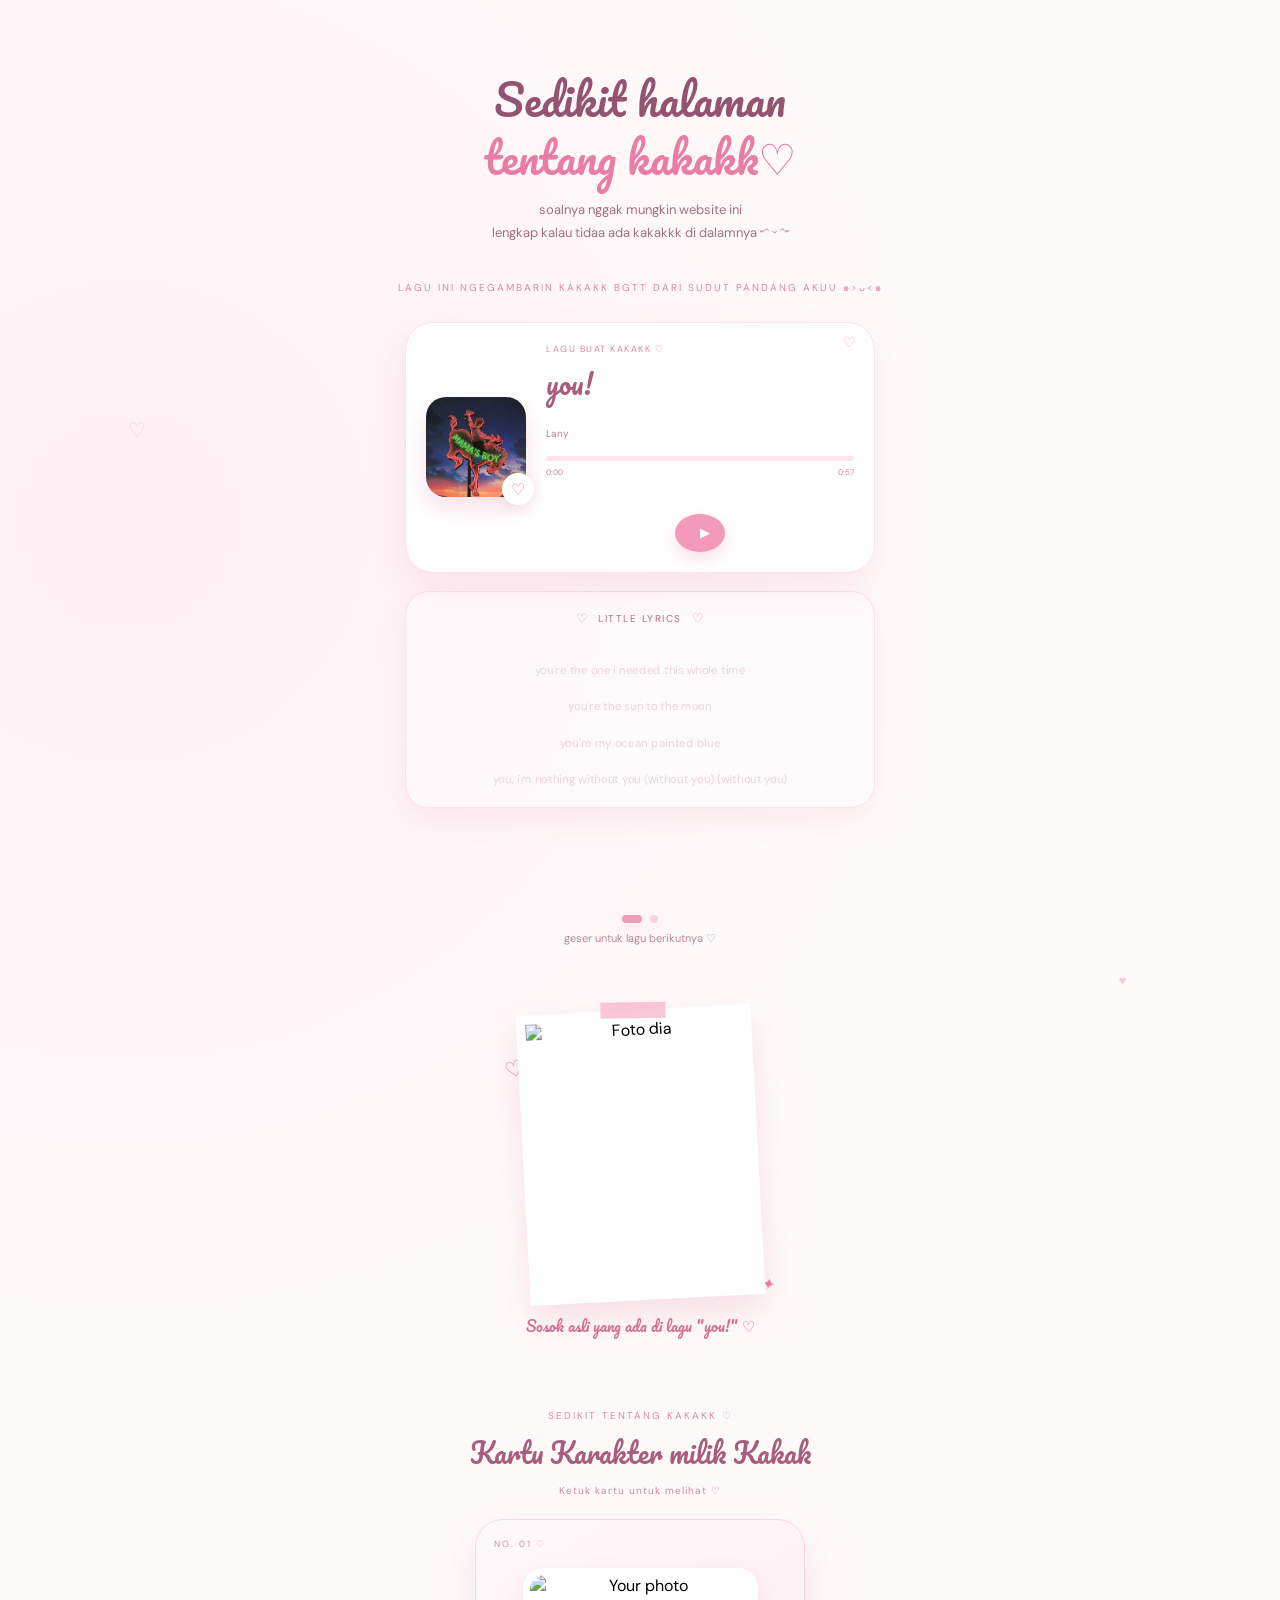
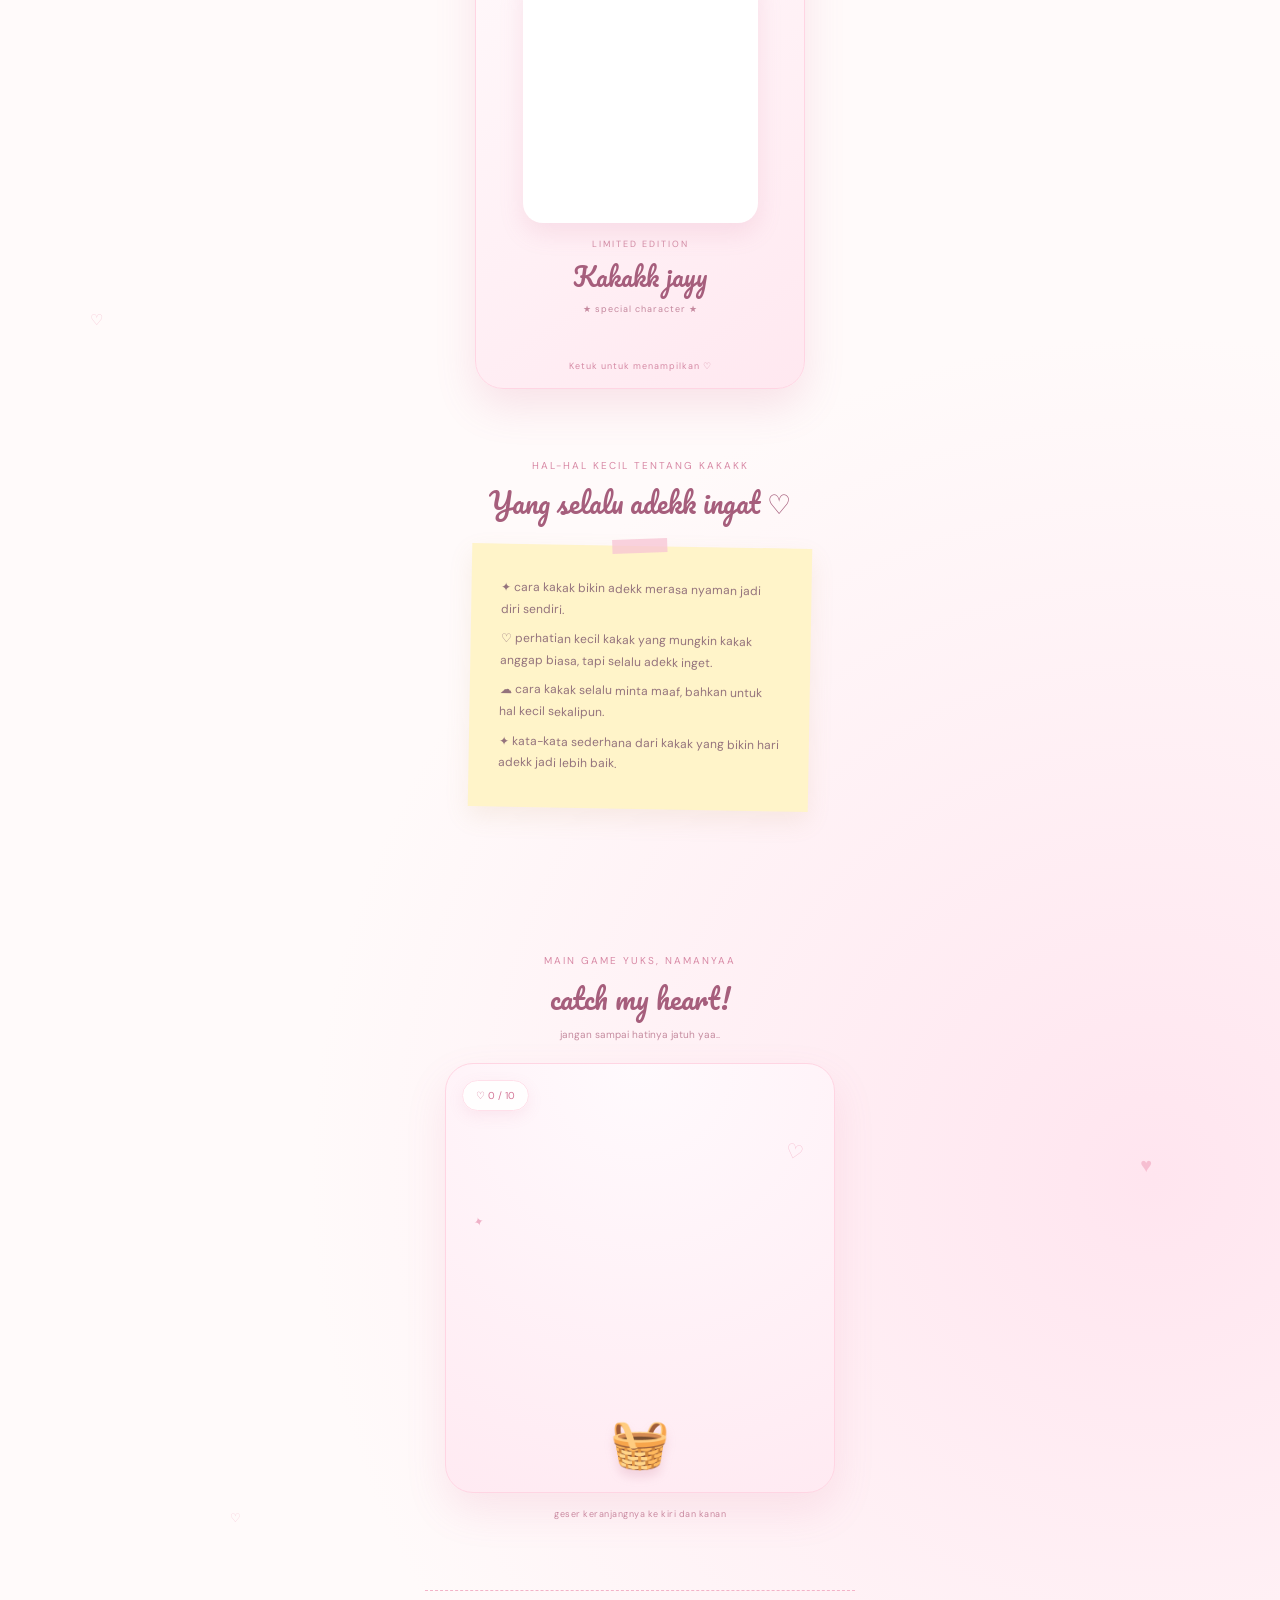
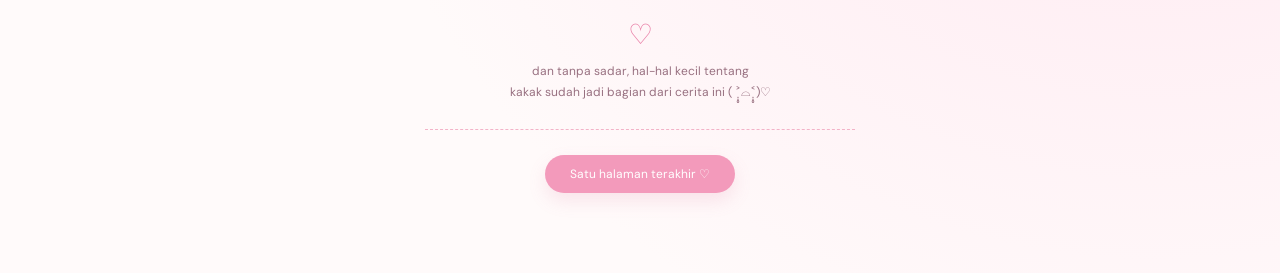
==== commit 034b5b55: "update website" ====
--- a/about-you.html
+++ b/about-you.html
@@ -12,6 +12,72 @@
     <link rel="preconnect" href="https://fonts.gstatic.com" crossorigin>
 
     <link href="https://fonts.googleapis.com/css2?family=DM+Sans:wght@400;500;600&family=Pacifico&display=swap" rel="stylesheet">
+    <style>
+        /* geser antar lagu */
+
+        .music-slides {
+            box-sizing: border-box;
+            display: flex;
+            align-items: flex-start;
+            overflow-x: auto;
+            overflow-y: hidden;
+            scroll-snap-type: x mandatory;
+            overscroll-behavior-x: contain;
+            scrollbar-width: none;
+            -webkit-overflow-scrolling: touch;
+            /* ruang agar bayangan kartu tidak terpotong */
+            padding: 16px 16px 30px;
+            margin: -16px -16px -30px;
+            transition: height 0.35s ease;
+        }
+
+        .music-slides::-webkit-scrollbar {
+            display: none;
+        }
+
+        .music-slide {
+            flex: 0 0 100%;
+            scroll-snap-align: center;
+            scroll-snap-stop: always;
+        }
+
+        .song-dots {
+            display: flex;
+            justify-content: center;
+            gap: 8px;
+            margin-top: 22px;
+        }
+
+        .song-dot {
+            position: relative;
+            width: 8px;
+            height: 8px;
+            padding: 0;
+            border: none;
+            border-radius: 999px;
+            background: rgba(214, 105, 145, 0.25);
+            cursor: pointer;
+            transition: width 0.3s, background 0.3s;
+        }
+
+        .song-dot::after {
+            content: "";
+            position: absolute;
+            inset: -14px -6px;
+        }
+
+        .song-dot.active {
+            width: 20px;
+            background: #f39abb;
+        }
+
+        .song-swipe-hint {
+            margin-top: 8px;
+            text-align: center;
+            font-size: 11px;
+            color: #b98a9b;
+        }
+    </style>
 </head>
 
 <body>
@@ -31,19 +97,167 @@
 
             <!-- OPENING -->
 
-            <p class="about-you-small">
-                a little page about you
+          
+
+            <h1>
+                Sedikit halaman<br>
+                <span>tentang kakakk♡</span>
+            </h1>
+
+            <p class="about-you-intro">
+                soalnya nggak mungkin website ini<br> lengkap
+                 kalau tidaa ada kakakkk di dalamnya ⁠˶⁠ᵔ⁠ ᵕ⁠ ᵔ⁠˶⁠
             </p>
-
-            <h1>
-                this page is<br>
-                <span>about you ♡</span>
-            </h1>
-
-            <p class="about-you-intro">
-                because somehow, this little website
-                wouldn't feel complete without you.
+             <!-- MUSIC -->
+              <div class="music-section">
+
+    <p class="section-label">
+       Lagu ini ngegambarin kakakk bgtt dari sudut pandang akuu ๑⁠>⁠ᴗ⁠<⁠๑⁠
+    </p>
+    <div class="music-hearts" id="musicHearts"></div>
+    <div class="music-slides" id="musicSlides">
+
+    <!-- LAGU 1 (dengan lirik) -->
+    <div class="music-slide">
+
+    <div class="music-player-new">
+      
+
+        <div class="music-cover">
+            <img src="music/cover.webp" alt="Cover lagu">
+            <div class="cover-heart">♡</div>
+        </div>
+
+        <div class="music-details">
+
+            <p class="song-label">
+               Lagu buat kakakk ♡
             </p>
+
+            <h2 class="song-title-new">
+                you!
+            </h2>
+
+            <p class="song-artist-new">
+              Lany 
+            </p>
+
+            <div class="music-progress">
+                <div class="music-progress-fill" id="progressFill"></div>
+            </div>
+
+            <div class="music-time">
+                <span id="currentTime">0:00</span>
+                <span id="duration">0:00</span>
+            </div>
+
+            <div class="music-controls-new">
+
+                <button class="music-play" id="playButton">
+                    ▶
+                </button>
+
+            </div>
+
+        </div>
+
+    </div>
+
+    <audio id="mySong">
+        <source src="music/you!.mp3" type="audio/mpeg">
+    </audio>
+
+    <div class="lyrics-box">
+
+    <div class="lyrics-header">
+        <span>♡</span>
+        <p>little lyrics</p>
+        <span>♡</span>
+    </div>
+
+    <div class="lyrics-content" id="lyricsContent">
+
+        <p class="lyrics-line">you're the one i needed this whole time</p>
+    <p class="lyrics-line">you're the sun to the moon</p>
+    <p class="lyrics-line">you're my ocean painted blue</p>
+    <p class="lyrics-line">you, i'm nothing without you (without you) (without you)</p>
+    <p class="lyrics-line">you're the light in the dark</p>
+    <p class="lyrics-line">you're the arrow through my heart</p>
+    <p class="lyrics-line">you, i'm nothing without you (oh-oh)</p>
+    <p class="lyrics-line">i'm nothing without you (oh-oh)</p>
+    <p class="lyrics-line">i'm nothing without you (oh-oh)</p>
+    <p class="lyrics-line">i'm nothing without you</p>
+    
+    </div>
+
+</div>
+
+</div>
+    <!-- /LAGU 1 -->
+
+
+    <!-- LAGU 2 (tanpa lirik) -->
+    <!-- GANTI: judul, artis, cover, dan file audio di bawah ini -->
+    <div class="music-slide">
+
+        <div class="music-player-new">
+
+            <div class="music-cover" id="musicCover2">
+                <img src="music/cover2.jpeg" alt="Cover lagu kedua">
+                <div class="cover-heart">♡</div>
+            </div>
+
+            <div class="music-details">
+
+                <p class="song-label">
+                    Kalau lagu ini kayak gambarin keadaan kita gitu gak sii kakk
+                </p>
+
+                <h2 class="song-title-new">
+                    Berapa kali kita akan saling memaafkan
+                </h2>
+
+                <p class="song-artist-new">
+                    pamungkas
+                </p>
+
+                <div class="music-progress">
+                    <div class="music-progress-fill" id="progressFill2"></div>
+                </div>
+
+                <div class="music-time">
+                    <span id="currentTime2">0:00</span>
+                    <span id="duration2">0:47</span>
+                </div>
+
+                <div class="music-controls-new">
+                    <button class="music-play" id="playButton2">
+                        ▶
+                    </button>
+                </div>
+
+            </div>
+
+        </div>
+
+        <audio id="mySong2">
+            <source src="music/maaf.mp3" type="audio/mpeg">
+        </audio>
+
+    </div>
+    <!-- /LAGU 2 -->
+
+    </div>
+    <!-- /music-slides -->
+
+    <div class="song-dots">
+        <button class="song-dot active" type="button" aria-label="lagu 1"></button>
+        <button class="song-dot" type="button" aria-label="lagu 2"></button>
+    </div>
+
+    <p class="song-swipe-hint">geser untuk lagu berikutnya ♡</p>
+
+</div>
 
 
             <!-- MAIN PHOTO -->
@@ -59,40 +273,148 @@
                 </div>
 
                 <p class="photo-caption">
-                    that's you ♡
+                    Sosok asli yang ada di lagu "you!" ♡
                 </p>
 
             </div>
 
+            <section class="character-section">
+
+    <p class="section-label">sedikit tentang kakakk ♡</p>
+    <h2 class="character-heading">Kartu Karakter milik Kakak</h2>
+
+    <p class="character-hint">
+        Ketuk kartu untuk melihat ♡
+    </p>
+
+    <div class="character-card" id="characterCard">
+
+        <div class="character-card-inner">
+
+            <!-- DEPAN -->
+            <div class="character-front">
+
+                <div class="character-number">NO. 01 ♡</div>
+
+                <div class="character-photo">
+                    <img src="images/foto-dia1.jpg" alt="Your photo">
+                </div>
+
+                <div class="character-front-info">
+                    <p class="character-small">limited edition</p>
+
+                    <h2>Kakakk jayy</h2>
+
+                    <p class="character-type">
+                        ★ special character ★
+                    </p>
+                </div>
+
+                <div class="character-tap">
+                    Ketuk untuk menampilkan ♡
+                </div>
+
+            </div>
+
+
+            <!-- BELAKANG -->
+            <div class="character-back">
+
+                <p class="character-small">
+                    character profile ♡
+                </p>
+
+                <h2>Fajar Rachman</h2>
+
+                <div class="character-divider"></div>
+
+                <div class="character-stats">
+
+                    <div>
+                        <span>Kebaikan</span>
+                        <strong>★★★★★</strong>
+                    </div>
+
+                    <div>
+                        <span>humor</span>
+                        <strong>★★★★★</strong>
+                    </div>
+
+                    <div>
+                        <span>keunikan</span>
+                        <strong>★★★★☆</strong>
+                    </div>
+
+                    <div>
+                        <span>Kesabaran</span>
+                        <strong>★★★★★</strong>
+                    </div>
+
+                    <div>
+                        <span>Kecepatan membalas</span>
+                        <strong>★★★★☆</strong>
+                    </div>
+
+                </div>
+
+                <div class="character-special">
+                    <span>✦ Kekuatan spesial ✦</span>
+                    <p>Selalu membuat adekk tersenyum (⌒‿⌒)</p>
+                </div>
+
+                <div class="character-extra">
+                    <div>
+                        <span>efek samping</span>
+                        <p>bikin adek senyum' sendiri (⁄ ⁄>⁄ ▽ ⁄<⁄ ⁄)</p>
+                    </div>
+
+                    <div>
+                        <span>kebiasaan</span>
+                        <p>sering bikin adek kangen (˶>///<˶)</p>
+                    </div>
+                </div>
+
+                <p class="character-return">
+                    Ketuk lagi untuk kembali ♡
+                </p>
+
+            </div>
+
+        </div>
+
+    </div>
+
+</section>
+
 
             <!-- LITTLE THINGS -->
 
             <div class="little-section">
 
                 <p class="section-label">
-                    little things about you
+                  Hal-hal kecil tentang kakakk
                 </p>
 
                 <h2>
-                    things I remember ♡
+                    Yang selalu adekk ingat ♡
                 </h2>
 
                 <div class="memory-paper">
 
                     <p>
-                        ✦ the little things you do
+                        ✦ cara kakak bikin adekk merasa nyaman jadi diri sendiri.
                     </p>
 
                     <p>
-                        ♡ the things you like
+                        ♡ perhatian kecil kakak yang mungkin kakak anggap biasa, tapi selalu adekk inget.
                     </p>
 
                     <p>
-                        ☁ the random things you say
+                        ☁ cara kakak selalu minta maaf, bahkan untuk hal kecil sekalipun.
                     </p>
 
                     <p>
-                        ✦ the moments that somehow stay
+                        ✦ kata-kata sederhana dari kakak yang bikin hari adekk jadi lebih baik.
                     </p>
 
                 </div>
@@ -100,91 +422,35 @@
             </div>
 
 
-            <!-- CHAT SECTION -->
-
-            <div class="chat-section">
-
-                <p class="section-label">
-                    little pieces of our conversations
-                </p>
-
-                <h2>
-                    some chats ♡
-                </h2>
-
-                <p class="chat-intro">
-                    just a few conversations
-                    that I wanted to keep here.
-                </p>
-
-                <div class="chat-gallery">
-
-                    <div class="chat-paper chat-one">
-                        <img src="images/chat1.jpg" alt="Screenshot chat">
-                    </div>
-
-                    <div class="chat-paper chat-two">
-                        <img src="images/chat2.jpg" alt="Screenshot chat">
-                    </div>
-
-                    <div class="chat-paper chat-three">
-                        <img src="images/chat3.jpg" alt="Screenshot chat">
-                    </div>
-
-                </div>
-
-            </div>
-
-
-            <!-- MUSIC -->
-
-            <div class="music-section">
-
-                <p class="section-label">
-                    one little song
-                </p>
-
-                <h2>
-                    press play ♡
-                </h2>
-
-                <div class="music-player">
-
-                    <div class="music-disc">
-                        <div class="disc-center">♡</div>
-                    </div>
-
-                    <div class="music-info">
-
-                        <p class="song-title">
-                            your song
-                        </p>
-
-                        <p class="song-artist">
-                            for you ♡
-                        </p>
-
-                        <div class="music-line">
-                            <span></span>
-                        </div>
-
-                        <div class="music-controls">
-
-                            <button id="playButton">
-                                ▶
-                            </button>
-
-                        </div>
-
-                    </div>
-
-                </div>
-
-                <audio id="mySong">
-                    <source src="music/song.mp3" type="audio/mpeg">
-                </audio>
-
-            </div>
+            <section class="catch-heart-section">
+
+    <p class="section-label">main game yuks, namanyaa</p>
+
+    <h2 class="catch-title">
+        catch my heart!
+    </h2>
+
+    <p class="catch-hint">
+        jangan sampai hatinya jatuh yaa.. 
+    </p>
+
+    <div class="catch-game" id="catchGame">
+
+        <div class="catch-score">
+            ♡ <span id="catchScore">0</span> / 10
+        </div>
+
+        <div class="heart-basket" id="heartBasket">
+            🧺
+        </div>
+
+    </div>
+
+    <p class="catch-instruction">
+        geser keranjangnya ke kiri dan kanan 
+    </p>
+
+</section>
 
 
             <!-- CLOSING -->
@@ -196,9 +462,8 @@
                 </div>
 
                 <p>
-                    and somehow, all these little things
-                    made you someone worth writing
-                    a whole page about.
+                     dan tanpa sadar, hal-hal kecil tentang<br>
+                      kakak sudah jadi bagian dari cerita ini (⁠ ˃̣̣̥⌓˂̣̣̥⁠)♡
                 </p>
 
             </div>
@@ -208,49 +473,618 @@
 
             <button class="next-button"
                 onclick="window.location.href='final.html'">
-                one last page ♡
+                Satu halaman terakhir ♡
             </button>
 
         </section>
 
     </main>
-
-
     <script>
-
-        const playButton =
-            document.getElementById("playButton");
-
-        const mySong =
-            document.getElementById("mySong");
-
-
-        playButton.addEventListener("click", function () {
-
-            if (mySong.paused) {
-
-                mySong.play();
-
-                playButton.textContent = "❚❚";
-
-            } else {
-
-                mySong.pause();
-
-                playButton.textContent = "▶";
-
+    const playButton = document.getElementById("playButton");
+    const mySong = document.getElementById("mySong");
+
+    const progressFill =
+        document.getElementById("progressFill");
+
+    const currentTime =
+        document.getElementById("currentTime");
+
+    const duration =
+        document.getElementById("duration");
+        const lyricsLines =
+    document.querySelectorAll(".lyrics-line");
+
+const lyricTimes = [
+    0,
+    4,
+    10,
+    15,
+    26,
+    30,
+    35,
+    44,
+    48,
+    53
+];
+
+let activeLyric = -1;
+
+const musicHearts =
+    document.getElementById("musicHearts");
+
+let heartTimer;
+
+
+function createMusicHeart() {
+
+    const heart = document.createElement("span");
+
+    heart.className = "music-heart";
+    heart.textContent = "♡";
+
+    // posisi random dari seluruh layar
+    heart.style.left =
+        Math.random() * 100 + "%";
+
+    // ukuran random
+    heart.style.fontSize =
+        (10 + Math.random() * 22) + "px";
+
+    // kecepatan random
+    heart.style.animationDuration =
+        (3 + Math.random() * 3) + "s";
+
+    // sedikit transparan random
+    heart.style.opacity =
+        0.4 + Math.random() * 0.5;
+
+    musicHearts.appendChild(heart);
+
+    setTimeout(function () {
+        heart.remove();
+    }, 6500);
+}
+
+
+    function formatTime(seconds) {
+
+        const minutes =
+            Math.floor(seconds / 60);
+
+        const secs =
+            Math.floor(seconds % 60)
+                .toString()
+                .padStart(2, "0");
+
+        return minutes + ":" + secs;
+
+    }
+
+
+    playButton.addEventListener("click", function () {
+
+       if (mySong.paused) {
+    stopSong2();
+    mySong.play();
+    playButton.textContent = "❚❚";
+
+    document.querySelector(".music-cover").classList.add("playing");
+
+    createMusicHeart();
+    heartTimer = setInterval(createMusicHeart, 900);
+
+} else {
+    mySong.pause();
+    playButton.textContent = "▶";
+
+    document.querySelector(".music-cover").classList.remove("playing");
+
+    clearInterval(heartTimer);
+}
+    });
+
+
+    mySong.addEventListener("loadedmetadata", function () {
+
+        duration.textContent =
+            formatTime(mySong.duration);
+
+    });
+
+
+    mySong.addEventListener("timeupdate", function () {
+        let newActiveLyric = 0;
+
+for (let i = 0; i < lyricTimes.length; i++) {
+    if (mySong.currentTime >= lyricTimes[i]) {
+        newActiveLyric = i;
+    }
+}
+
+if (newActiveLyric !== activeLyric) {
+
+    activeLyric = newActiveLyric;
+
+    lyricsLines.forEach(function (line, index) {
+        line.classList.toggle(
+            "active",
+            index === activeLyric
+        );
+    });
+
+    if (lyricsLines[activeLyric] && currentSlide === 0) {
+        lyricsLines[activeLyric].scrollIntoView({
+            behavior: "smooth",
+            block: "center"
+        });
+    }
+}
+
+        const progress =
+            (mySong.currentTime / mySong.duration) * 100;
+
+        progressFill.style.width =
+            progress + "%";
+
+        currentTime.textContent =
+            formatTime(mySong.currentTime);
+
+    });
+
+
+    mySong.addEventListener("ended", function () {
+
+        playButton.textContent = "▶";
+
+        progressFill.style.width = "0%";
+
+        currentTime.textContent = "0:00";
+
+    });
+
+    const characterCard =
+    document.getElementById("characterCard");
+
+characterCard.addEventListener("click", function () {
+    characterCard.classList.toggle("flipped");
+});
+
+const catchGame = document.getElementById("catchGame");
+const heartBasket = document.getElementById("heartBasket");
+
+let catchScore = 0;
+let basketDragging = false;
+let heartInterval = null;
+let gameStarted = false;
+
+const catchScoreElement =
+    document.getElementById("catchScore");
+
+
+/* =========================
+   GERAK KERANJANG
+========================= */
+
+heartBasket.addEventListener("pointerdown", function(event) {
+
+    basketDragging = true;
+
+    heartBasket.setPointerCapture(event.pointerId);
+
+    // mulai game saat keranjang disentuh
+    startHeartGame();
+});
+
+
+heartBasket.addEventListener("pointermove", function(event) {
+
+    if (!basketDragging) return;
+
+    const gameRect =
+        catchGame.getBoundingClientRect();
+
+    let newX =
+        event.clientX - gameRect.left;
+
+    const halfBasket =
+        heartBasket.offsetWidth / 2;
+
+    newX = Math.max(
+        halfBasket,
+        Math.min(
+            gameRect.width - halfBasket,
+            newX
+        )
+    );
+
+    heartBasket.style.left =
+        newX + "px";
+
+    heartBasket.style.transform =
+        "translateX(-50%)";
+
+});
+
+
+heartBasket.addEventListener("pointerup", function() {
+    basketDragging = false;
+});
+
+
+heartBasket.addEventListener("pointercancel", function() {
+    basketDragging = false;
+});
+
+
+/* =========================
+   MULAI GAME
+========================= */
+
+function startHeartGame() {
+
+    if (gameStarted) return;
+
+    gameStarted = true;
+
+    heartInterval = setInterval(function() {
+
+        if (catchScore >= 10) {
+            stopHeartGame();
+            return;
+        }
+
+        createFallingHeart();
+
+    }, 1000);
+}
+
+
+/* =========================
+   BERHENTIKAN GAME
+========================= */
+
+function stopHeartGame() {
+
+    clearInterval(heartInterval);
+
+    heartInterval = null;
+
+    document
+        .querySelectorAll(".falling-heart")
+        .forEach(function(heart) {
+            heart.remove();
+        });
+}
+
+
+/* =========================
+   HATI JATUH
+========================= */
+
+function createFallingHeart() {
+
+    const heart =
+        document.createElement("div");
+
+    heart.className =
+        "falling-heart";
+
+    heart.textContent =
+        "♡";
+
+    const maxX =
+        catchGame.clientWidth - 35;
+
+    const randomX =
+        Math.random() * maxX;
+
+    heart.style.left =
+        randomX + "px";
+
+    catchGame.appendChild(heart);
+
+
+    function checkCatch() {
+
+        // kalau game sudah selesai
+        if (catchScore >= 10) {
+            heart.remove();
+            return;
+        }
+
+        const heartRect =
+            heart.getBoundingClientRect();
+
+        const basketRect =
+            heartBasket.getBoundingClientRect();
+
+        const caught =
+            heartRect.bottom >= basketRect.top &&
+            heartRect.left < basketRect.right &&
+            heartRect.right > basketRect.left;
+
+
+        if (caught) {
+
+            catchScore++;
+
+            catchScoreElement.textContent =
+                catchScore;
+
+
+            if (catchScore >= 10) {
+
+                stopHeartGame();
+
+                document
+                    .getElementById("catchWinOverlay")
+                    .classList.add("show");
+
+                createWinLoves();
             }
 
+
+            heart.remove();
+
+            return;
+        }
+
+
+        if (
+            heartRect.top >
+            catchGame.getBoundingClientRect().bottom
+        ) {
+
+            heart.remove();
+
+            return;
+        }
+
+
+        requestAnimationFrame(checkCatch);
+    }
+
+
+    requestAnimationFrame(checkCatch);
+}
+
+
+/* =========================
+   LOVE EFFECT
+========================= */
+
+function createWinLoves() {
+
+    const overlay =
+        document.getElementById("catchWinOverlay");
+
+    for (let i = 0; i < 18; i++) {
+
+        const love =
+            document.createElement("span");
+
+        love.className =
+            "win-love";
+
+        love.textContent =
+            "♡";
+
+        love.style.left =
+            (Math.random() * 100) + "%";
+
+        love.style.top =
+            (Math.random() * 100) + "%";
+
+        love.style.setProperty(
+            "--love-x",
+            ((Math.random() - 0.5) * 80) + "px"
+        );
+
+        love.style.setProperty(
+            "--love-y",
+            ((Math.random() - 0.5) * 100) + "px"
+        );
+
+        love.style.animationDelay =
+            (Math.random() * 0.3) + "s";
+
+        overlay.appendChild(love);
+
+        setTimeout(function() {
+            love.remove();
+        }, 1300);
+    }
+}
+
+
+/* =========================
+   MAIN LAGI
+========================= */
+
+function restartHeartGame() {
+
+    catchScore = 0;
+
+    catchScoreElement.textContent = "0";
+
+    document
+        .getElementById("catchWinOverlay")
+        .classList.remove("show");
+
+    gameStarted = false;
+
+    if (heartInterval) {
+        clearInterval(heartInterval);
+        heartInterval = null;
+    }
+
+    document
+        .querySelectorAll(".falling-heart")
+        .forEach(function(heart) {
+            heart.remove();
         });
-
-
-        mySong.addEventListener("ended", function () {
-
-            playButton.textContent = "▶";
-
+}
+
+/* =========================
+   LAGU KE-2 (tanpa lirik)
+========================= */
+
+const mySong2 = document.getElementById("mySong2");
+const playButton2 = document.getElementById("playButton2");
+const progressFill2 = document.getElementById("progressFill2");
+const currentTime2 = document.getElementById("currentTime2");
+const duration2 = document.getElementById("duration2");
+const musicCover2 = document.getElementById("musicCover2");
+
+let heartTimer2;
+
+function stopSong1() {
+    mySong.pause();
+    playButton.textContent = "▶";
+    document.querySelector(".music-cover").classList.remove("playing");
+    clearInterval(heartTimer);
+}
+
+function stopSong2() {
+    mySong2.pause();
+    playButton2.textContent = "▶";
+    musicCover2.classList.remove("playing");
+    clearInterval(heartTimer2);
+}
+
+playButton2.addEventListener("click", function () {
+
+    if (mySong2.paused) {
+
+        stopSong1();
+
+        mySong2.play().catch(function () {});
+        playButton2.textContent = "❚❚";
+
+        musicCover2.classList.add("playing");
+
+        createMusicHeart();
+        heartTimer2 = setInterval(createMusicHeart, 900);
+
+    } else {
+
+        stopSong2();
+
+    }
+
+});
+
+mySong2.addEventListener("loadedmetadata", function () {
+    duration2.textContent = formatTime(mySong2.duration);
+});
+
+mySong2.addEventListener("timeupdate", function () {
+
+    if (!mySong2.duration) return;
+
+    progressFill2.style.width =
+        (mySong2.currentTime / mySong2.duration) * 100 + "%";
+
+    currentTime2.textContent = formatTime(mySong2.currentTime);
+
+});
+
+mySong2.addEventListener("ended", function () {
+
+    stopSong2();
+
+    progressFill2.style.width = "0%";
+
+    currentTime2.textContent = "0:00";
+
+});
+
+
+/* =========================
+   GESER LAGU + TITIK PENANDA
+========================= */
+
+const musicSlides = document.getElementById("musicSlides");
+const slideEls = musicSlides.querySelectorAll(".music-slide");
+const songDots = document.querySelectorAll(".song-dot");
+
+let currentSlide = 0;
+
+// tinggi area geser mengikuti lagu yang sedang tampil
+function fitSlidesHeight() {
+    musicSlides.style.height = "auto";
+    const natural = slideEls[currentSlide].offsetHeight + 46;
+    musicSlides.style.height = natural + "px";
+}
+
+function updateSlide() {
+
+    const index = Math.round(
+        musicSlides.scrollLeft / slideEls[0].offsetWidth
+    );
+
+    if (index !== currentSlide) {
+
+        currentSlide = index;
+
+        songDots.forEach(function (dot, i) {
+            dot.classList.toggle("active", i === index);
         });
 
-    </script>
+        fitSlidesHeight();
+
+    }
+
+}
+
+musicSlides.addEventListener("scroll", updateSlide, { passive: true });
+
+songDots.forEach(function (dot, i) {
+
+    dot.addEventListener("click", function () {
+
+        musicSlides.scrollTo({
+            left: i * slideEls[0].offsetWidth,
+            behavior: "smooth"
+        });
+
+    });
+
+});
+
+window.addEventListener("load", fitSlidesHeight);
+window.addEventListener("resize", fitSlidesHeight);
+fitSlidesHeight();
+
+</script>
+
+<div class="catch-win-overlay" id="catchWinOverlay">
+
+    <div class="catch-win-card">
+
+        <div class="win-heart">♡</div>
+
+        <p class="win-small">
+            YEAY, BERHASIL! 
+        </p>
+
+        <h3>
+            SEMUA HATI BERHASIL DI TANGKAP!
+        </h3>
+
+        <p>
+           aww ternyata kakak jago juga<br>
+            nangkep hatinya adek hehe ⁄⁠ ⁠⁄⁠>⁠⁄⁠ω⁠⁄⁠<⁠⁄⁠ ⁠⁄⁠
+        </p>
+
+        <button id="playAgainButton" type="button" onclick="restartHeartGame()">
+    main lagi ♡
+</button>
+
+    </div>
+
+</div>
+
 
 </body>
 </html>
--- a/style.css
+++ b/style.css
@@ -84,7 +84,7 @@
     width: 0;
     height: 0;
 
-    border-left: 100px solid #fffafa;
+    border-left: 100px solid #fff;
     border-top: 70px solid transparent;
 
     z-index: 2;
@@ -100,7 +100,7 @@
     width: 0;
     height: 0;
 
-    border-right: 100px solid #fffafa;
+    border-right: 100px solid #fff;
     border-top: 70px solid transparent;
 
     z-index: 2;
@@ -119,7 +119,7 @@
 
     border-left: 100px solid transparent;
     border-right: 100px solid transparent;
-    border-top: 75px solid #f7b1ca;
+    border-top: 75px solid #ffd1e1;
 
     z-index: 4;
 }
@@ -4190,4 +4190,1518 @@
 
     }
 
-}+}
+/* =========================
+   NEW MUSIC PLAYER
+========================= */
+
+.music-section {
+    margin: 35px auto 65px;
+    text-align: center;
+}
+
+.music-player-new {
+    width: 470px;
+    max-width: 92%;
+    margin: 20px auto 0;
+    padding: 20px;
+
+    box-sizing: border-box;
+
+    display: flex;
+    align-items: center;
+    gap: 20px;
+
+    background: rgba(255, 255, 255, 0.9);
+    border: 1px solid #ffe0eb;
+    border-radius: 28px;
+
+    box-shadow:
+        0 15px 35px rgba(214, 105, 145, 0.12);
+
+    position: relative;
+   
+}
+
+.music-player-new::before {
+    content: "♡";
+    position: absolute;
+    right: 18px;
+    top: 10px;
+    color: #f4b1c8;
+    font-size: 14px;
+}
+
+.music-cover {
+    width: 100px;
+    height: 100px;
+    flex-shrink: 0;
+    position: relative;
+}
+
+.music-cover img {
+    width: 100%;
+    height: 100%;
+    object-fit: cover;
+
+    border-radius: 20px;
+
+    box-shadow:
+        0 10px 22px rgba(205, 108, 145, 0.20);
+
+    display: block;
+}
+
+.cover-heart {
+    position: absolute;
+
+    width: 32px;
+    height: 32px;
+
+    right: -8px;
+    bottom: -8px;
+
+    background: white;
+    border-radius: 50%;
+
+    display: flex;
+    justify-content: center;
+    align-items: center;
+
+    color: #e87da5;
+    font-size: 16px;
+
+    box-shadow: 0 5px 15px rgba(205, 108, 145, 0.15);
+}
+
+.music-details {
+    flex: 1;
+    text-align: left;
+    min-width: 0;
+}
+
+.song-label {
+    color: #d889a5;
+    font-size: 9px;
+    letter-spacing: 1.5px;
+    text-transform: uppercase;
+    margin: 0 0 5px;
+}
+
+.song-title-new {
+    font-family: "Pacifico", cursive;
+    color: #a65e7c;
+    font-size: 21px;
+    font-weight: 400;
+    margin: 0 0 3px;
+}
+
+.song-artist-new {
+    color: #b08493;
+    font-size: 10px;
+    margin: 0 0 16px;
+}
+
+.music-progress {
+    width: 100%;
+    height: 5px;
+    background: #ffe4ed;
+    border-radius: 20px;
+    overflow: hidden;
+}
+
+.music-progress-fill {
+    width: 0%;
+    height: 100%;
+    background: #f39abb;
+    border-radius: 20px;
+}
+
+.music-time {
+    display: flex;
+    justify-content: space-between;
+
+    color: #c58b9f;
+    font-size: 8px;
+
+    margin-top: 6px;
+}
+
+.music-controls-new {
+    display: flex;
+    justify-content: center;
+    margin-top: 12px;
+}
+
+.music-play {
+    width: 38px;
+    height: 38px;
+
+    border: none;
+    border-radius: 50%;
+
+    background: #f39abb;
+    color: white;
+
+    font-size: 13px;
+
+    cursor: pointer;
+
+    box-shadow:
+        0 7px 16px rgba(214, 105, 145, 0.20);
+
+    transition: 0.3s ease;
+}
+
+.music-play:hover {
+    background: #e982a8;
+    transform: scale(1.08);
+}
+
+/* MOBILE */
+
+@media (max-width: 600px) {
+
+    .music-player-new {
+        width: 94%;
+        padding: 16px;
+        gap: 14px;
+    }
+
+    .music-cover {
+        width: 80px;
+        height: 80px;
+    }
+
+    .song-title-new {
+        font-size: 17px;
+    }
+
+    .song-artist-new {
+        font-size: 9px;
+    }
+
+}
+/* =========================
+   LYRICS
+========================= */
+
+.lyrics-box {
+    width: 470px;
+    max-width: 92%;
+    margin: 18px auto 60px;
+    padding: 18px 20px;
+    box-sizing: border-box;
+    background: rgba(255, 250, 252, 0.95);
+    border: 1px solid #ffe0eb;
+    border-radius: 24px;
+    box-shadow: 0 12px 30px rgba(214, 105, 145, 0.10);
+}
+
+.lyrics-header {
+    display: flex;
+    justify-content: center;
+    align-items: center;
+    gap: 10px;
+    margin-bottom: 12px;
+}
+
+.lyrics-header p {
+    margin: 0;
+    color: #b66b88;
+    font-size: 10px;
+    letter-spacing: 1.5px;
+    text-transform: uppercase;
+}
+
+.lyrics-header span {
+    color: #ed9ab7;
+    font-size: 13px;
+}
+
+.lyrics-content {
+    height: 150px;
+    overflow-y: auto;
+    text-align: center;
+    padding: 5px 10px;
+    scroll-behavior: smooth;
+}
+
+/* scrollbar */
+.lyrics-content::-webkit-scrollbar {
+    width: 4px;
+}
+
+.lyrics-content::-webkit-scrollbar-thumb {
+    background: #f5b5ca;
+    border-radius: 10px;
+}
+
+.lyrics-line {
+    margin: 16px 0;
+    color: #d8b5c2;
+    font-size: 12px;
+    line-height: 1.7;
+    transition: all 0.4s ease;
+    transform: scale(0.95);
+    opacity: 0.55;
+}
+
+.lyrics-line.active {
+    color: #e87da5;
+    font-size: 15px;
+    font-weight: 600;
+    transform: scale(1.05);
+    opacity: 1;
+    text-shadow: 0 3px 12px rgba(232, 125, 165, 0.18);
+}
+
+@media (max-width: 600px) {
+
+    .lyrics-box {
+        width: 94%;
+        padding: 16px;
+    }
+
+    .lyrics-content {
+        height: 135px;
+    }
+
+    .lyrics-line {
+        font-size: 11px;
+    }
+}
+.typing-line {
+    margin-bottom: 12px;
+    line-height: 1.8;
+}
+.music-cover.playing img {
+    box-shadow:
+        0 0 0 5px rgba(243, 154, 187, 0.12),
+        0 0 25px rgba(243, 154, 187, 0.35),
+        0 10px 22px rgba(205, 108, 145, 0.20);
+
+    transition: box-shadow 0.5s ease;
+}
+.music-hearts {
+    position: fixed;
+    left: 0;
+    bottom: 0;
+    width: 100vw;
+    height: 100vh;
+    pointer-events: none;
+    overflow: hidden;
+    z-index: 99999;
+}
+
+.music-heart {
+    position: absolute;
+    left: 50%;
+    bottom: -30px;
+    color: #f39abb;
+    font-size: 18px;
+    opacity: 0;
+    animation: floatHeart 4s ease-out forwards;
+}
+
+@keyframes floatHeart {
+
+    0% {
+        transform: translateY(0) scale(0.7);
+        opacity: 0;
+    }
+
+    20% {
+        opacity: 0.8;
+    }
+
+    100% {
+        transform: translateY(-170px) scale(1.15);
+        opacity: 0;
+    }
+}
+/* =========================
+   YOUR CHARACTER CARD
+========================= */
+
+.character-section {
+    margin: 55px auto 70px;
+    text-align: center;
+}
+
+.character-heading {
+    margin: 5px 0 8px;
+    font-family: "Pacifico", cursive;
+    font-size: 27px;
+    font-weight: 400;
+    color: #a65e7c;
+}
+
+.character-hint {
+    margin: 0 0 22px;
+    color: #c58b9f;
+    font-size: 10px;
+    letter-spacing: 1px;
+}
+
+/* CARD */
+
+.character-card {
+    width: 330px;
+    height: 470px;
+    max-width: 88%;
+    margin: auto;
+    perspective: 1200px;
+    cursor: pointer;
+}
+
+.character-card-inner {
+    width: 100%;
+    height: 100%;
+    position: relative;
+    transition: transform 0.8s ease;
+    transform-style: preserve-3d;
+}
+
+.character-card.flipped .character-card-inner {
+    transform: rotateY(180deg);
+}
+
+/* FRONT + BACK */
+
+.character-front,
+.character-back {
+    position: absolute;
+    inset: 0;
+    backface-visibility: hidden;
+    border-radius: 28px;
+    box-sizing: border-box;
+    overflow: hidden;
+}
+
+/* FRONT */
+
+.character-front {
+    padding: 18px;
+    background:
+        linear-gradient(
+            145deg,
+            #fff9fb,
+            #ffe8f0
+        );
+    border: 1px solid #ffd5e3;
+    box-shadow:
+        0 18px 40px rgba(214, 105, 145, 0.16);
+}
+
+.character-number {
+    text-align: left;
+    color: #d58aa5;
+    font-size: 9px;
+    letter-spacing: 2px;
+}
+
+.character-photo {
+    width: 235px;
+    height: 255px;
+    margin: 18px auto 15px;
+    padding: 7px;
+    background: white;
+    border-radius: 20px;
+    box-shadow:
+        0 10px 25px rgba(205, 108, 145, 0.15);
+    box-sizing: border-box;
+}
+
+.character-photo img {
+    width: 100%;
+    height: 100%;
+    object-fit: cover;
+    border-radius: 15px;
+    display: block;
+}
+
+.character-front-info .character-small {
+    margin: 0 0 4px;
+}
+
+.character-small {
+    color: #d18aa3;
+    font-size: 9px;
+    letter-spacing: 2px;
+    text-transform: uppercase;
+}
+
+.character-front h2,
+.character-back h2 {
+    margin: 4px 0;
+    font-family: "Pacifico", cursive;
+    font-size: 25px;
+    font-weight: 400;
+    color: #a65e7c;
+}
+
+.character-type {
+    margin: 5px 0;
+    color: #c4879d;
+    font-size: 9px;
+    letter-spacing: 1px;
+}
+
+.character-tap {
+    position: absolute;
+    bottom: 16px;
+    left: 0;
+    width: 100%;
+    color: #d58aa5;
+    font-size: 9px;
+    letter-spacing: 1px;
+}
+
+/* BACK */
+
+.character-back {
+    padding: 27px 25px;
+    background: #fff8fb;
+    border: 1px solid #ffd5e3;
+    box-shadow:
+        0 18px 40px rgba(214, 105, 145, 0.16);
+    transform: rotateY(180deg);
+    text-align: left;
+}
+
+.character-back h2 {
+    font-size: 22px;
+    margin-top: 2px;
+}
+
+.character-divider {
+    width: 100%;
+    height: 1px;
+    background: #f4d5df;
+    margin: 14px 0 17px;
+}
+
+/* STATS */
+
+.character-stats {
+    display: flex;
+    flex-direction: column;
+    gap: 9px;
+}
+
+.character-stats div {
+    display: flex;
+    justify-content: space-between;
+    align-items: center;
+}
+
+.character-stats span {
+    color: #b77a91;
+    font-size: 10px;
+}
+
+.character-stats strong {
+    color: #e68aaa;
+    font-size: 10px;
+    letter-spacing: 1px;
+}
+
+/* SPECIAL */
+
+.character-special {
+    margin-top: 18px;
+    padding: 12px;
+    background: #fff0f5;
+    border-radius: 15px;
+}
+
+.character-special span {
+    color: #d47799;
+    font-size: 9px;
+    letter-spacing: 1px;
+}
+
+.character-special p {
+    margin: 5px 0 0;
+    color: #b77a91;
+    font-size: 10px;
+    line-height: 1.5;
+}
+
+/* EXTRA */
+
+.character-extra {
+    display: flex;
+    gap: 10px;
+    margin-top: 12px;
+}
+
+.character-extra > div {
+    flex: 1;
+    padding: 9px;
+    background: white;
+    border-radius: 12px;
+}
+
+.character-extra span {
+    color: #d47799;
+    font-size: 8px;
+    text-transform: uppercase;
+    letter-spacing: 1px;
+}
+
+.character-extra p {
+    margin: 4px 0 0;
+    color: #b77a91;
+    font-size: 9px;
+}
+
+.character-return {
+    position: absolute;
+    bottom: 13px;
+    left: 0;
+    width: 100%;
+    text-align: center;
+    color: #d58aa5;
+    font-size: 8px;
+    letter-spacing: 1px;
+}
+
+/* MOBILE */
+
+@media (max-width: 600px) {
+
+    .character-card {
+        width: 300px;
+        height: 440px;
+    }
+
+    .character-photo {
+        width: 215px;
+        height: 235px;
+    }
+
+    .character-front h2 {
+        font-size: 22px;
+    }
+
+}
+/* =========================
+   LOADING SCREEN
+========================= */
+
+.loading-screen {
+    position: fixed;
+    inset: 0;
+    background: #080608;
+    display: flex;
+    justify-content: center;
+    align-items: center;
+    z-index: 99999;
+    transition: opacity 0.8s ease, visibility 0.8s ease;
+}
+
+.loading-screen.hide {
+    opacity: 0;
+    visibility: hidden;
+}
+
+.loading-content {
+    width: 260px;
+    text-align: center;
+}
+
+/* LOVE */
+
+.loading-heart {
+    color: #ff7fae;
+    font-size: 58px;
+    line-height: 1;
+    margin-bottom: 20px;
+    animation: loadingHeart 1.2s ease-in-out infinite;
+    text-shadow:
+        0 0 10px rgba(255, 127, 174, 0.6),
+        0 0 30px rgba(255, 127, 174, 0.3);
+}
+
+@keyframes loadingHeart {
+
+    0%,
+    100% {
+        transform: scale(1);
+    }
+
+    50% {
+        transform: scale(1.18);
+    }
+}
+
+/* TEXT */
+
+.loading-text {
+    margin: 0 0 15px;
+    color: #ffb2ca;
+    font-size: 10px;
+    letter-spacing: 1.5px;
+}
+
+/* BAR */
+
+.loading-bar {
+    width: 100%;
+    height: 4px;
+    background: #351923;
+    border-radius: 20px;
+    overflow: hidden;
+}
+
+.loading-fill {
+    width: 0%;
+    height: 100%;
+    background: #ff7fae;
+    border-radius: 20px;
+    box-shadow: 0 0 12px rgba(255, 127, 174, 0.7);
+    transition: width 0.15s ease;
+}
+
+/* PERCENT */
+
+.loading-percent {
+    margin-top: 10px;
+    color: #d97899;
+    font-size: 9px;
+    letter-spacing: 1px;
+}
+/* =========================
+   OPENING BUTTONS
+========================= */
+
+.opening-buttons {
+    display: flex;
+    justify-content: center;
+    align-items: center;
+    gap: 12px;
+    margin-top: 20px;
+    position: relative;
+}
+
+.yes-button,
+.no-button {
+    border: none;
+    padding: 11px 20px;
+    border-radius: 30px;
+    font-family: "DM Sans", sans-serif;
+    font-size: 10px;
+    cursor: pointer;
+    transition: 0.3s ease;
+}
+
+.yes-button {
+    background: #f39abb;
+    color: white;
+    box-shadow: 0 8px 20px rgba(243, 154, 187, 0.25);
+}
+
+.yes-button:hover {
+    transform: translateY(-2px);
+    background: #e982a8;
+}
+
+.no-button {
+    background: white;
+    color: #c77c98;
+    border: 1px solid #f3c5d5;
+}
+
+.no-button:hover {
+    transform: translateY(-2px);
+}
+
+/* BUBBLE */
+
+.no-bubble {
+    position: absolute;
+    left: 50%;
+    transform: translateX(-50%) translateY(5px);
+    margin-top: 12px;
+
+    background: white;
+    color: #b66b88;
+
+    padding: 10px 16px;
+    border-radius: 18px;
+
+    font-size: 10px;
+
+    box-shadow:
+        0 8px 20px rgba(214, 105, 145, 0.15);
+
+    opacity: 0;
+    visibility: hidden;
+
+    transition: 0.3s ease;
+}
+
+.no-bubble.show {
+    opacity: 1;
+    visibility: visible;
+    transform: translateX(-50%) translateY(0);
+}
+
+.no-bubble::before {
+    content: "";
+    position: absolute;
+    top: -6px;
+    left: 50%;
+    transform: translateX(-50%) rotate(45deg);
+
+    width: 12px;
+    height: 12px;
+
+    background: white;
+}
+.opening-question {
+    margin: 20px 0 0;
+    color: #f0a0bb;
+    font-size: 11px;
+    letter-spacing: 0.5px;
+}
+/* EMOJI BURST */
+
+.emoji-particle {
+    position: fixed;
+    z-index: 99999;
+    pointer-events: none;
+    user-select: none;
+
+    font-size: 20px;
+
+    animation: emojiBurst 0.9s ease-out forwards;
+}
+
+@keyframes emojiBurst {
+
+    0% {
+        transform:
+            translate(0, 0)
+            scale(0.5)
+            rotate(0deg);
+
+        opacity: 1;
+    }
+
+    100% {
+        transform:
+            translate(
+                var(--move-x),
+                var(--move-y)
+            )
+            scale(1.4)
+            rotate(var(--rotate));
+
+        opacity: 0;
+    }
+}
+/* =========================
+   CATCH MY HEART GAME
+========================= */
+
+.catch-heart-section {
+    width: 100%;
+    padding: 70px 20px;
+    box-sizing: border-box;
+    text-align: center;
+}
+
+.catch-title {
+    margin: 6px 0 5px;
+
+    font-family: "Pacifico", cursive;
+    font-size: 28px;
+    font-weight: 400;
+
+    color: #a65e7c;
+}
+
+.catch-hint {
+    margin: 0 0 22px;
+
+    color: #c58b9f;
+    font-size: 10px;
+}
+
+
+/* ARENA */
+
+.catch-game {
+    position: relative;
+
+    width: 100%;
+    max-width: 390px;
+    height: 430px;
+
+    margin: auto;
+
+    overflow: hidden;
+
+    background:
+        radial-gradient(
+            circle at top,
+            #fffafd,
+            #ffeaf2
+        );
+
+    border: 1px solid #ffd5e3;
+    border-radius: 28px;
+
+    box-shadow:
+        0 18px 40px rgba(214, 105, 145, 0.13);
+
+    touch-action: none;
+}
+
+
+/* SCORE */
+
+.catch-score {
+    position: absolute;
+
+    top: 16px;
+    left: 16px;
+
+    padding: 8px 13px;
+
+    background: rgba(255, 255, 255, 0.9);
+
+    border: 1px solid #ffe0ea;
+    border-radius: 20px;
+
+    color: #d47798;
+    font-size: 10px;
+
+    box-shadow:
+        0 5px 15px rgba(214, 105, 145, 0.1);
+
+    z-index: 10;
+}
+
+
+/* BASKET */
+
+.heart-basket {
+    position: absolute;
+
+    bottom: 18px;
+    left: 50%;
+
+    transform: translateX(-50%);
+
+    width: 70px;
+    height: 60px;
+
+    display: flex;
+    justify-content: center;
+    align-items: center;
+
+    font-size: 48px;
+
+    cursor: grab;
+    user-select: none;
+
+    filter:
+        drop-shadow(
+            0 7px 5px rgba(190, 105, 135, 0.18)
+        );
+
+    z-index: 5;
+}
+
+.heart-basket:active {
+    cursor: grabbing;
+}
+
+
+/* TEXT UNDER GAME */
+
+.catch-instruction {
+    margin-top: 15px;
+
+    color: #c98ba1;
+    font-size: 9px;
+    letter-spacing: 0.5px;
+}
+
+
+/* LITTLE DECORATIONS */
+
+.catch-game::before {
+    content: "♡";
+    position: absolute;
+
+    top: 75px;
+    right: 30px;
+
+    color: #f7c4d5;
+    font-size: 20px;
+
+    transform: rotate(15deg);
+}
+
+.catch-game::after {
+    content: "✦";
+    position: absolute;
+
+    top: 150px;
+    left: 28px;
+
+    color: #efb1c7;
+    font-size: 12px;
+
+    transform: rotate(-15deg);
+}
+
+
+/* MOBILE */
+
+@media (max-width: 500px) {
+
+    .catch-heart-section {
+        padding: 55px 15px;
+    }
+
+    .catch-game {
+        max-width: 350px;
+        height: 410px;
+        border-radius: 24px;
+    }
+
+    .catch-title {
+        font-size: 25px;
+    }
+
+    .heart-basket {
+        font-size: 44px;
+    }
+
+}
+/* FALLING HEART */
+
+.falling-heart {
+    position: absolute;
+
+    top: -40px;
+
+    width: 35px;
+    height: 35px;
+
+    display: flex;
+    justify-content: center;
+    align-items: center;
+
+    color: #ed86aa;
+    font-size: 27px;
+
+    pointer-events: none;
+    user-select: none;
+
+    animation:
+        fallingHeart 5s linear forwards;
+
+    z-index: 3;
+}
+
+@keyframes fallingHeart {
+
+    from {
+        transform:
+            translateY(0)
+            rotate(0deg);
+
+        opacity: 1;
+    }
+
+    to {
+        transform:
+            translateY(500px)
+            rotate(180deg);
+
+        opacity: 0.7;
+    }
+
+}
+/* =========================
+   CATCH HEART WIN POPUP
+========================= */
+
+.catch-win-overlay {
+    position: fixed;
+    inset: 0;
+
+    display: flex;
+    justify-content: center;
+    align-items: center;
+
+    background: rgba(70, 30, 45, 0.35);
+
+    backdrop-filter: blur(5px);
+
+    opacity: 0;
+    visibility: hidden;
+
+    transition: 0.4s ease;
+
+    z-index: 99999;
+}
+
+.catch-win-overlay.show {
+    opacity: 1;
+    visibility: visible;
+}
+
+.catch-win-card {
+    position: relative;
+z-index: 100000;
+pointer-events: auto;
+    width: 290px;
+    max-width: calc(100% - 40px);
+
+    padding: 32px 24px;
+
+    text-align: center;
+
+    background: #fffafb;
+
+    border: 1px solid #ffd8e5;
+    border-radius: 28px;
+
+    box-shadow:
+        0 20px 50px rgba(120, 50, 75, 0.2);
+
+    transform: translateY(20px) scale(0.95);
+
+    transition: 0.4s ease;
+}
+
+.catch-win-overlay.show .catch-win-card {
+    transform: translateY(0) scale(1);
+}
+
+.win-heart {
+    color: #ed86aa;
+    font-size: 42px;
+
+    animation:
+        winHeart 1.2s ease-in-out infinite;
+}
+
+@keyframes winHeart {
+
+    0%, 100% {
+        transform: scale(1);
+    }
+
+    50% {
+        transform: scale(1.15);
+    }
+
+}
+
+.win-small {
+    margin: 10px 0 5px;
+
+    color: #d18ba3;
+    font-size: 9px;
+    letter-spacing: 1px;
+}
+
+.catch-win-card h3 {
+    margin: 0;
+
+    color: #a65e7c;
+
+    font-family: "Pacifico", cursive;
+
+    font-size: 21px;
+    font-weight: 400;
+}
+
+.catch-win-card p:not(.win-small) {
+    margin: 12px 0 20px;
+
+    color: #b97891;
+
+    font-size: 10px;
+    line-height: 1.7;
+}
+
+#playAgainButton {
+    position: relative;
+
+z-index: 100001;
+
+pointer-events: auto;
+
+    border: none;
+
+    padding: 10px 20px;
+
+    border-radius: 25px;
+
+    background: #f39abb;
+    color: white;
+
+    font-family: "DM Sans", sans-serif;
+    font-size: 10px;
+
+    cursor: pointer;
+
+    box-shadow:
+        0 8px 20px rgba(243, 154, 187, 0.25);
+
+    transition: 0.3s ease;
+}
+
+#playAgainButton:hover {
+    background: #e982a8;
+    transform: translateY(-2px);
+}
+.catch-love {
+    position: fixed;
+    z-index: 100000;
+
+    pointer-events: none;
+    user-select: none;
+
+    color: #f39abb;
+    font-size: 20px;
+
+    animation: catchLove 0.8s ease-out forwards;
+}
+
+@keyframes catchLove {
+
+    0% {
+        transform: translate(0, 0) scale(0.5);
+        opacity: 1;
+    }
+
+    100% {
+        transform:
+            translate(var(--love-x), var(--love-y))
+            scale(1.3);
+
+        opacity: 0;
+    }
+
+}
+.win-love {
+    position: absolute;
+
+    color: #f39abb;
+    font-size: 18px;
+
+    pointer-events: none;
+    user-select: none;
+
+    animation:
+        winLoveBurst 1.3s ease-out forwards;
+
+    z-index: 1;
+}
+
+@keyframes winLoveBurst {
+
+    0% {
+        transform:
+            translate(0, 20px)
+            scale(0.3);
+
+        opacity: 0;
+    }
+
+    20% {
+        opacity: 1;
+    }
+
+    100% {
+        transform:
+            translate(var(--love-x), var(--love-y))
+            scale(1.3);
+
+        opacity: 0;
+    }
+
+}
+/* =========================
+   FINAL MUSIC PAGE
+========================= */
+
+.final-page {
+    min-height: 100vh;
+
+    display: flex;
+    justify-content: center;
+    align-items: center;
+
+    padding: 40px 20px;
+    box-sizing: border-box;
+
+    background: #080608;
+    color: white;
+}
+
+.final-music {
+    width: 100%;
+    max-width: 360px;
+
+    text-align: center;
+}
+
+.final-heart {
+    margin-bottom: 18px;
+
+    color: #f39abb;
+    font-size: 28px;
+}
+
+.final-music h1 {
+    margin: 0;
+
+    color: #f8e8ed;
+
+    font-family: "Pacifico", cursive;
+    font-size: 24px;
+    font-weight: 400;
+}
+
+.final-music > p {
+    margin: 10px 0 25px;
+
+    color: #b993a2;
+
+    font-size: 10px;
+}
+
+
+/* KOTAK LAGU */
+
+.final-music-card {
+    padding: 20px;
+
+    background: #120e11;
+
+    border: 1px solid #33242b;
+    border-radius: 22px;
+
+    box-shadow:
+        0 15px 40px rgba(0, 0, 0, 0.4);
+}
+
+.final-cover {
+    width: 150px;
+    height: 150px;
+
+    object-fit: cover;
+
+    border-radius: 15px;
+
+    display: block;
+    margin: 0 auto 16px;
+
+    box-shadow:
+        0 10px 30px rgba(243, 154, 187, 0.12);
+}
+
+.final-song-title {
+    margin-bottom: 16px;
+
+    color: #e9cbd6;
+
+    font-size: 11px;
+}
+
+
+/* PLAY BUTTON */
+
+#finalPlayButton {
+    width: 100%;
+
+    padding: 11px;
+
+    border: 1px solid #f39abb;
+    border-radius: 25px;
+
+    background: transparent;
+
+    color: #f39abb;
+
+    font-family: "DM Sans", sans-serif;
+    font-size: 10px;
+
+    cursor: pointer;
+
+    transition: 0.3s ease;
+}
+
+#finalPlayButton:hover {
+    background: #f39abb;
+    color: #120e11;
+}
+
+
+/* NEXT BUTTON */
+
+.final-next-button {
+    margin-top: 22px;
+
+    padding: 11px 25px;
+
+    border: none;
+    border-radius: 25px;
+
+    background: #f39abb;
+
+    color: #160d11;
+
+    font-family: "DM Sans", sans-serif;
+    font-size: 10px;
+
+    cursor: pointer;
+
+    box-shadow:
+        0 8px 25px rgba(243, 154, 187, 0.15);
+
+    transition: 0.3s ease;
+}
+
+.final-next-button:hover {
+    transform: translateY(-2px);
+    background: #e982a8;
+}
+.final-song-info {
+    margin-bottom: 16px;
+}
+
+.final-song-name {
+    color: #f1dce4;
+    font-size: 12px;
+}
+
+.final-song-artist {
+    margin-top: 4px;
+
+    color: #9f7d89;
+    font-size: 9px;
+}
+
+
+/* PROGRESS BAR */
+
+.final-progress {
+    width: 100%;
+    height: 3px;
+
+    background: #33242b;
+
+    border-radius: 10px;
+
+    overflow: hidden;
+}
+
+.final-progress-fill {
+    width: 0%;
+    height: 100%;
+
+    background: #f39abb;
+
+    border-radius: 10px;
+
+    transition: width 0.1s linear;
+}
+
+
+/* TIME */
+
+.final-time {
+    display: flex;
+    justify-content: space-between;
+
+    margin-top: 7px;
+    margin-bottom: 15px;
+
+    color: #80616d;
+
+    font-size: 8px;
+}
+#finalOpening {
+    display: none;
+}
+
+#finalOpening.show {
+    display: flex;
+}
+/* =========================
+   FINAL PAGE FLOW
+========================= */
+
+.final-page {
+    width: 100%;
+    min-height: 100vh;
+    display: block;
+}
+
+
+/* MUSIC */
+
+.final-music {
+    width: 100%;
+    min-height: 100vh;
+
+    display: flex;
+    flex-direction: column;
+    justify-content: center;
+    align-items: center;
+
+    box-sizing: border-box;
+    padding: 40px 20px;
+}
+
+
+/* ENVELOPE */
+
+.final-opening {
+    width: 100%;
+    min-height: 100vh;
+
+    display: none;
+
+    flex-direction: column;
+    justify-content: center;
+    align-items: center;
+
+    box-sizing: border-box;
+    padding: 60px 20px;
+
+    text-align: center;
+}
+
+
+/* LETTER */
+
+.final-letter-section {
+    width: 100%;
+    min-height: 100vh;
+
+    box-sizing: border-box;
+}
+
+
+/* SURPRISE */
+
+.final-surprise {
+    width: 100%;
+    min-height: 100vh;
+
+    box-sizing: border-box;
+}
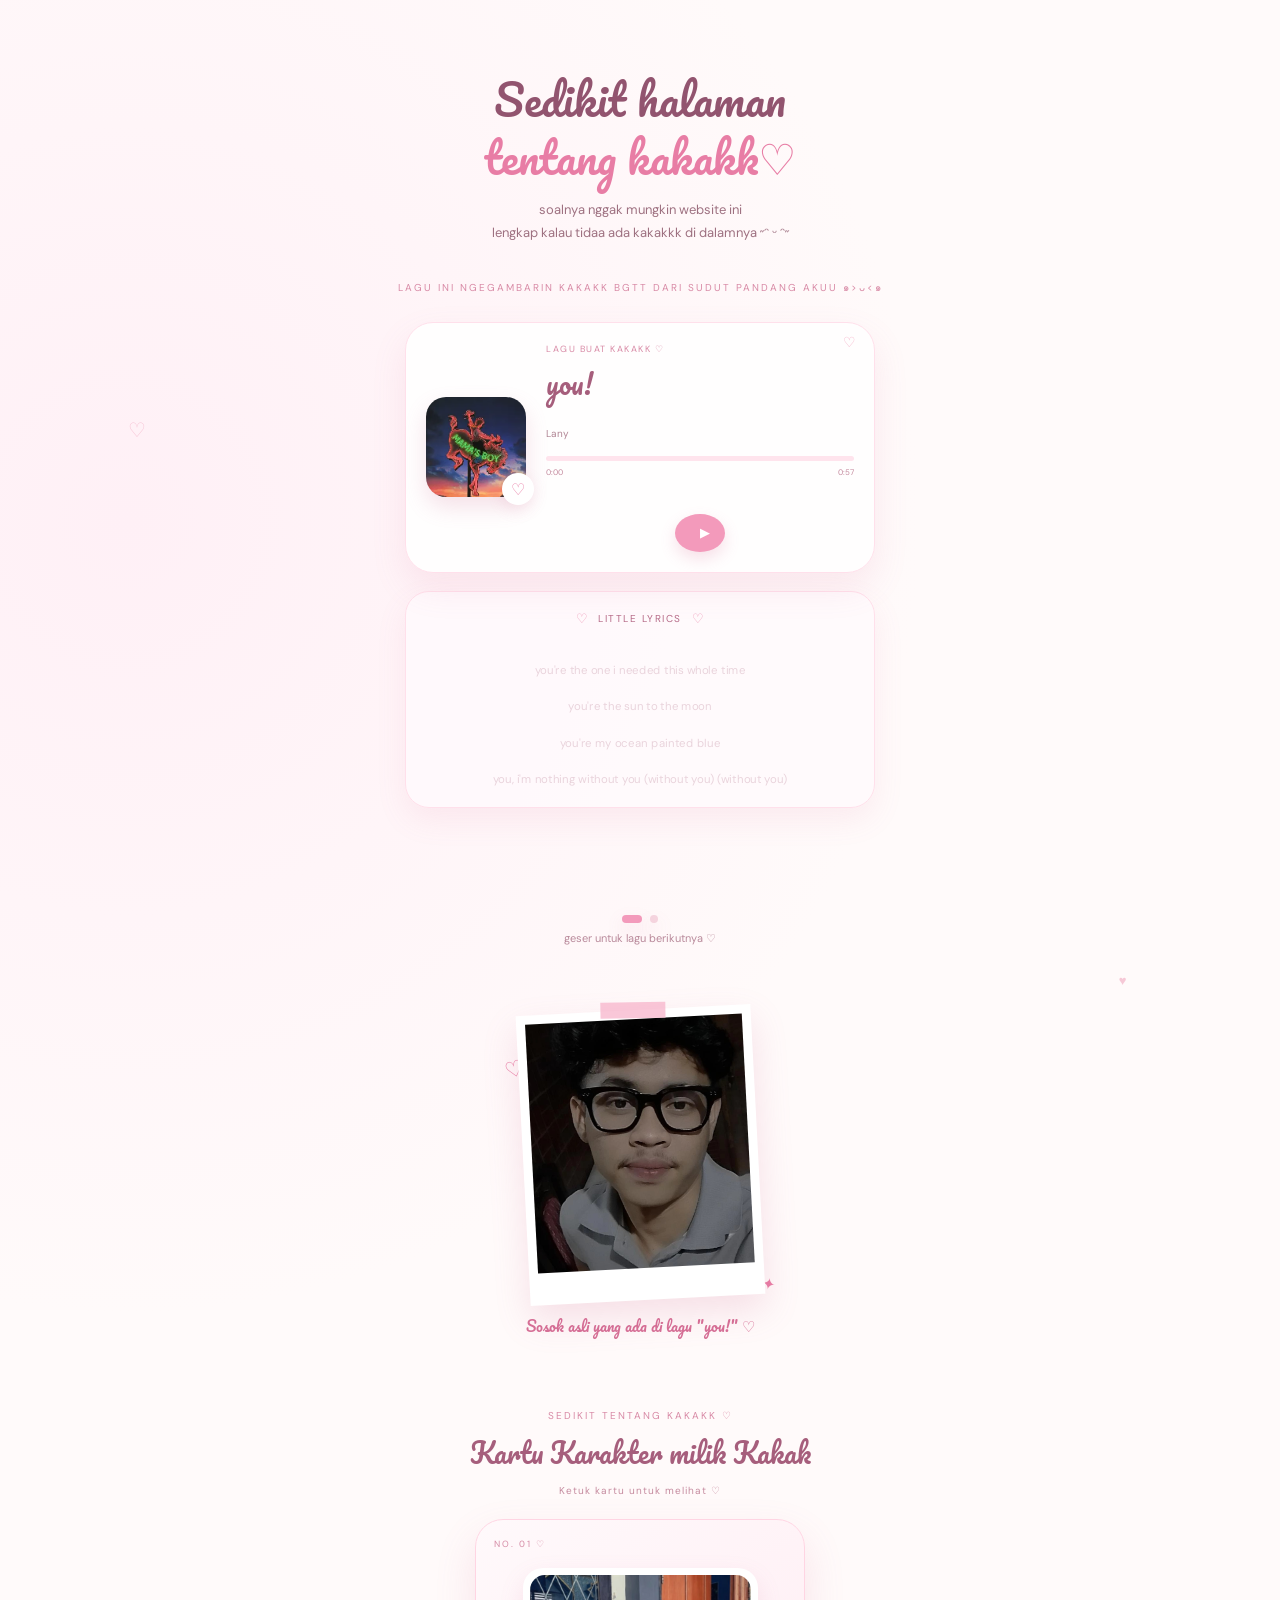
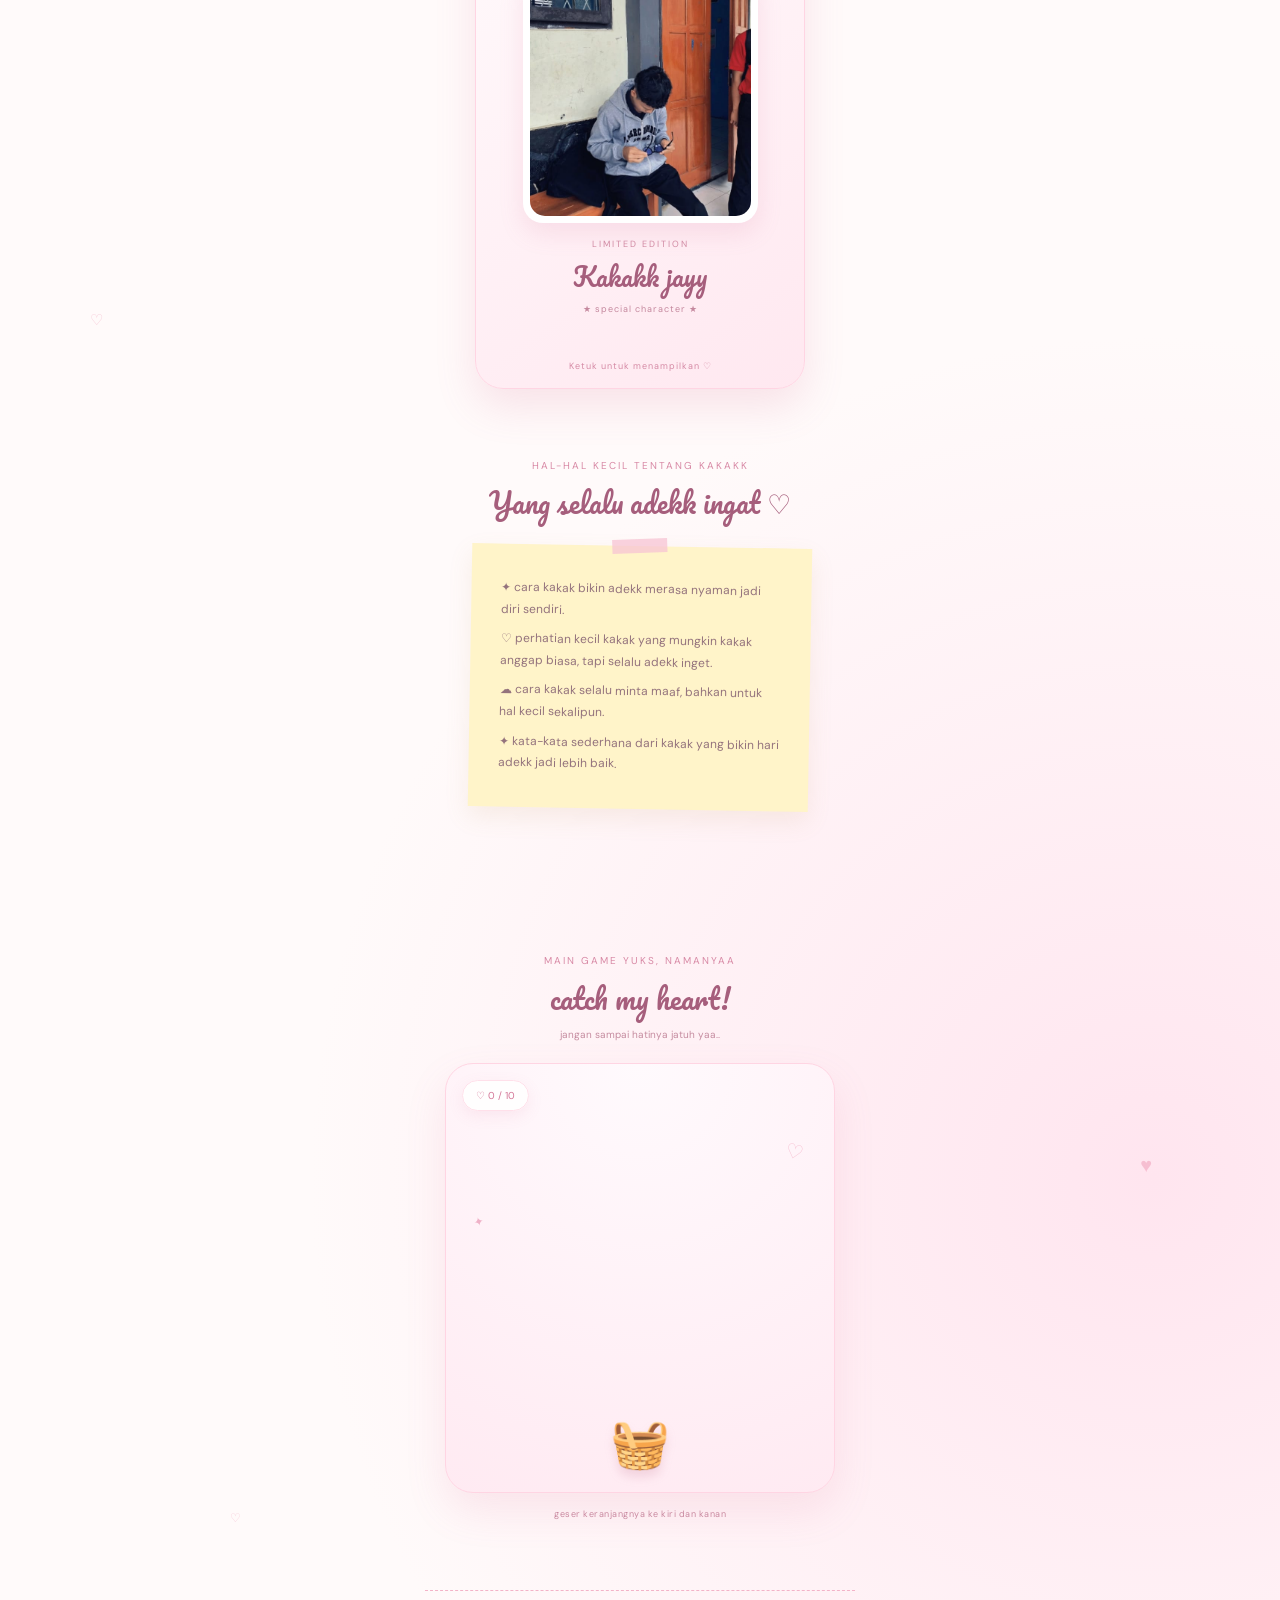
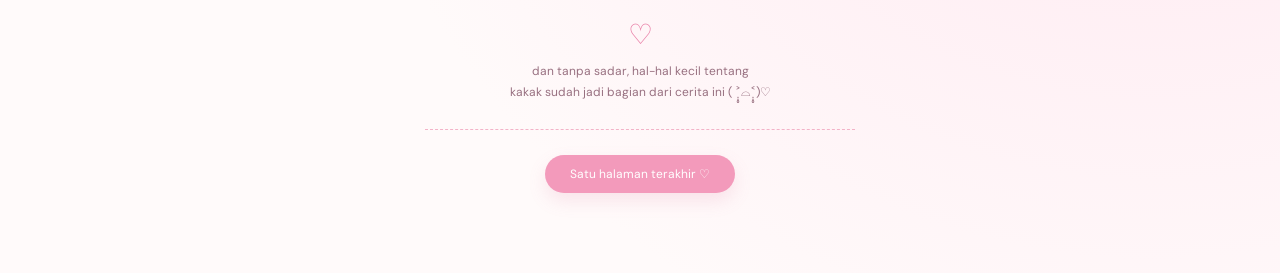
==== commit 10c05b39: "update website" ====
--- a/about-you.html
+++ b/about-you.html
@@ -210,7 +210,7 @@
             <div class="music-details">
 
                 <p class="song-label">
-                    Kalau lagu ini kayak gambarin keadaan kita gitu gak sii kakk
+                    Kalau lagu ini kayak gambaran keadaan kita gitu gak sii kakk
                 </p>
 
                 <h2 class="song-title-new">
@@ -268,7 +268,7 @@
                 <div class="photo-deco deco-two">✦</div>
 
                 <div class="person-photo">
-                    <img src="images/foto-dia1.jpg" alt="Foto dia">
+                    <img src="images/kk1.jpeg" alt="Foto dia">
                     <div class="photo-tape"></div>
                 </div>
 
@@ -297,7 +297,7 @@
                 <div class="character-number">NO. 01 ♡</div>
 
                 <div class="character-photo">
-                    <img src="images/foto-dia1.jpg" alt="Your photo">
+                    <img src="images/kakkjaii.jpeg" alt="Your photo">
                 </div>
 
                 <div class="character-front-info">
